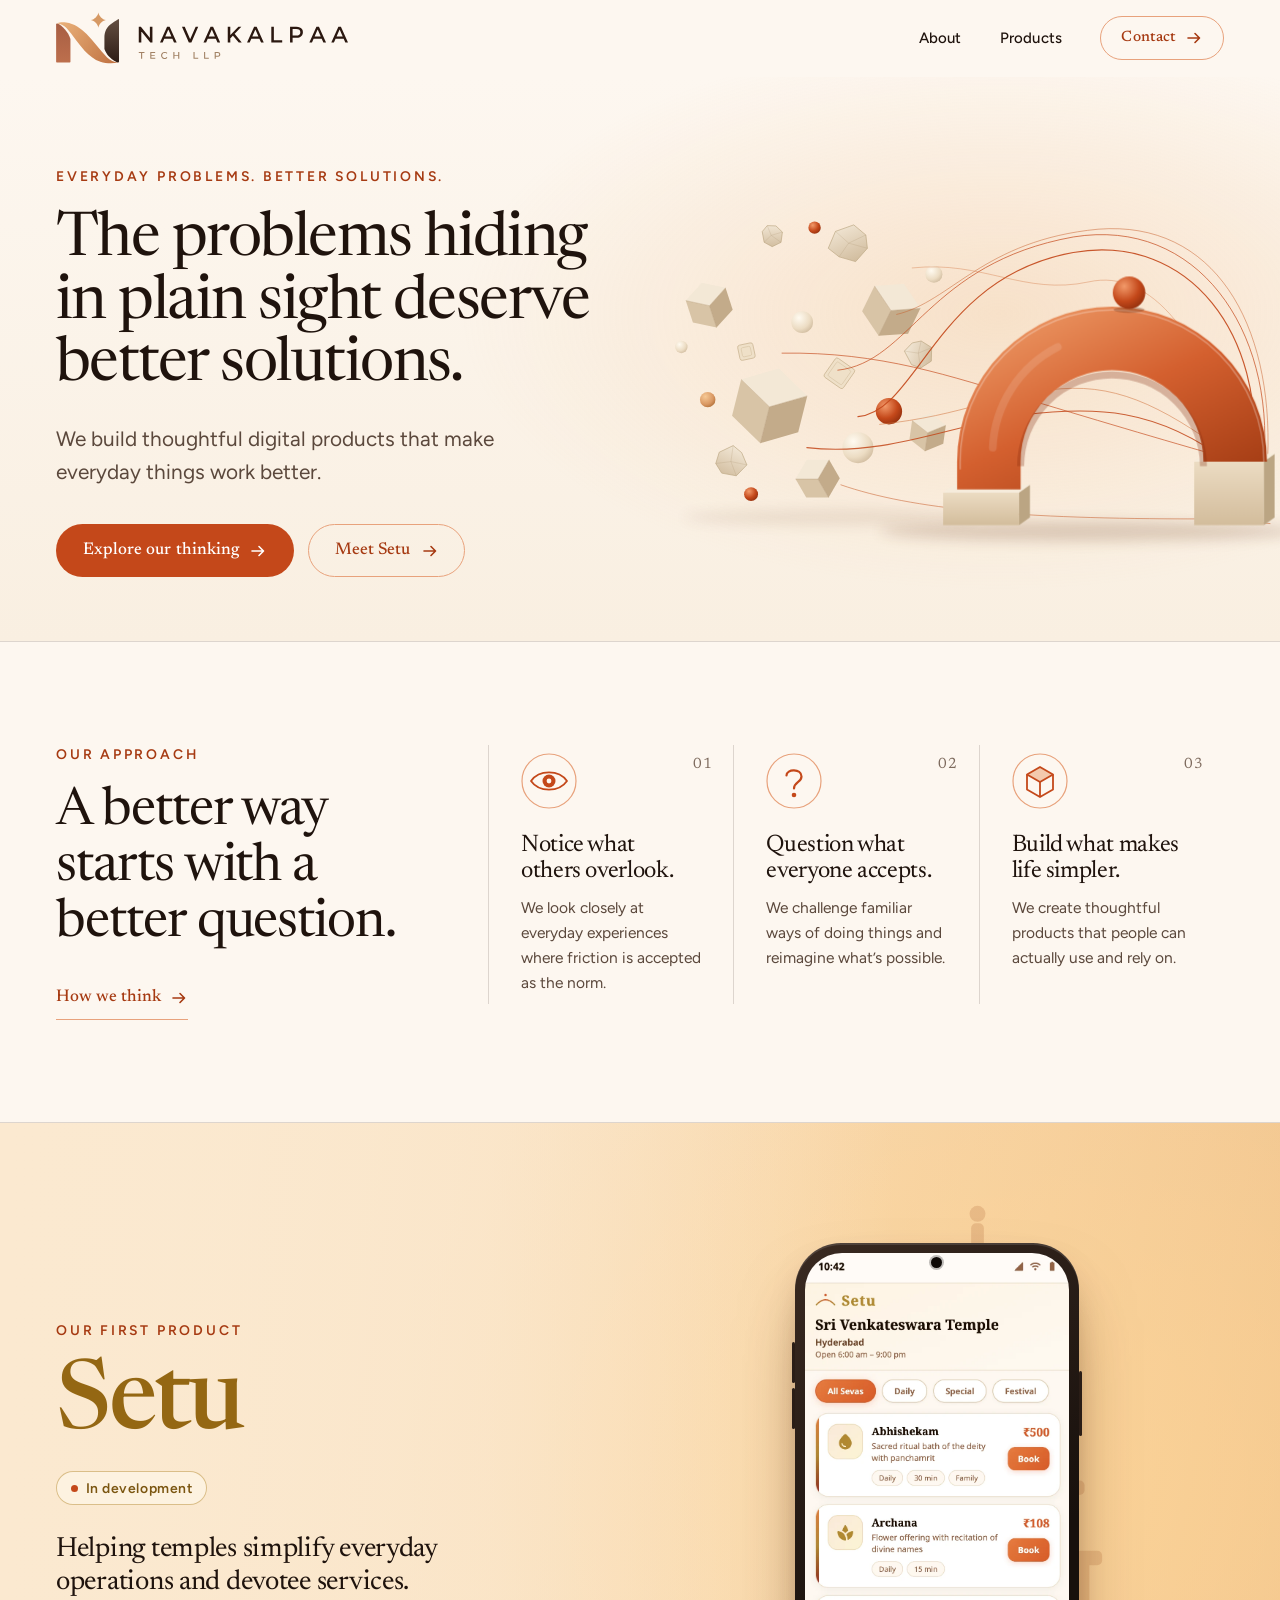
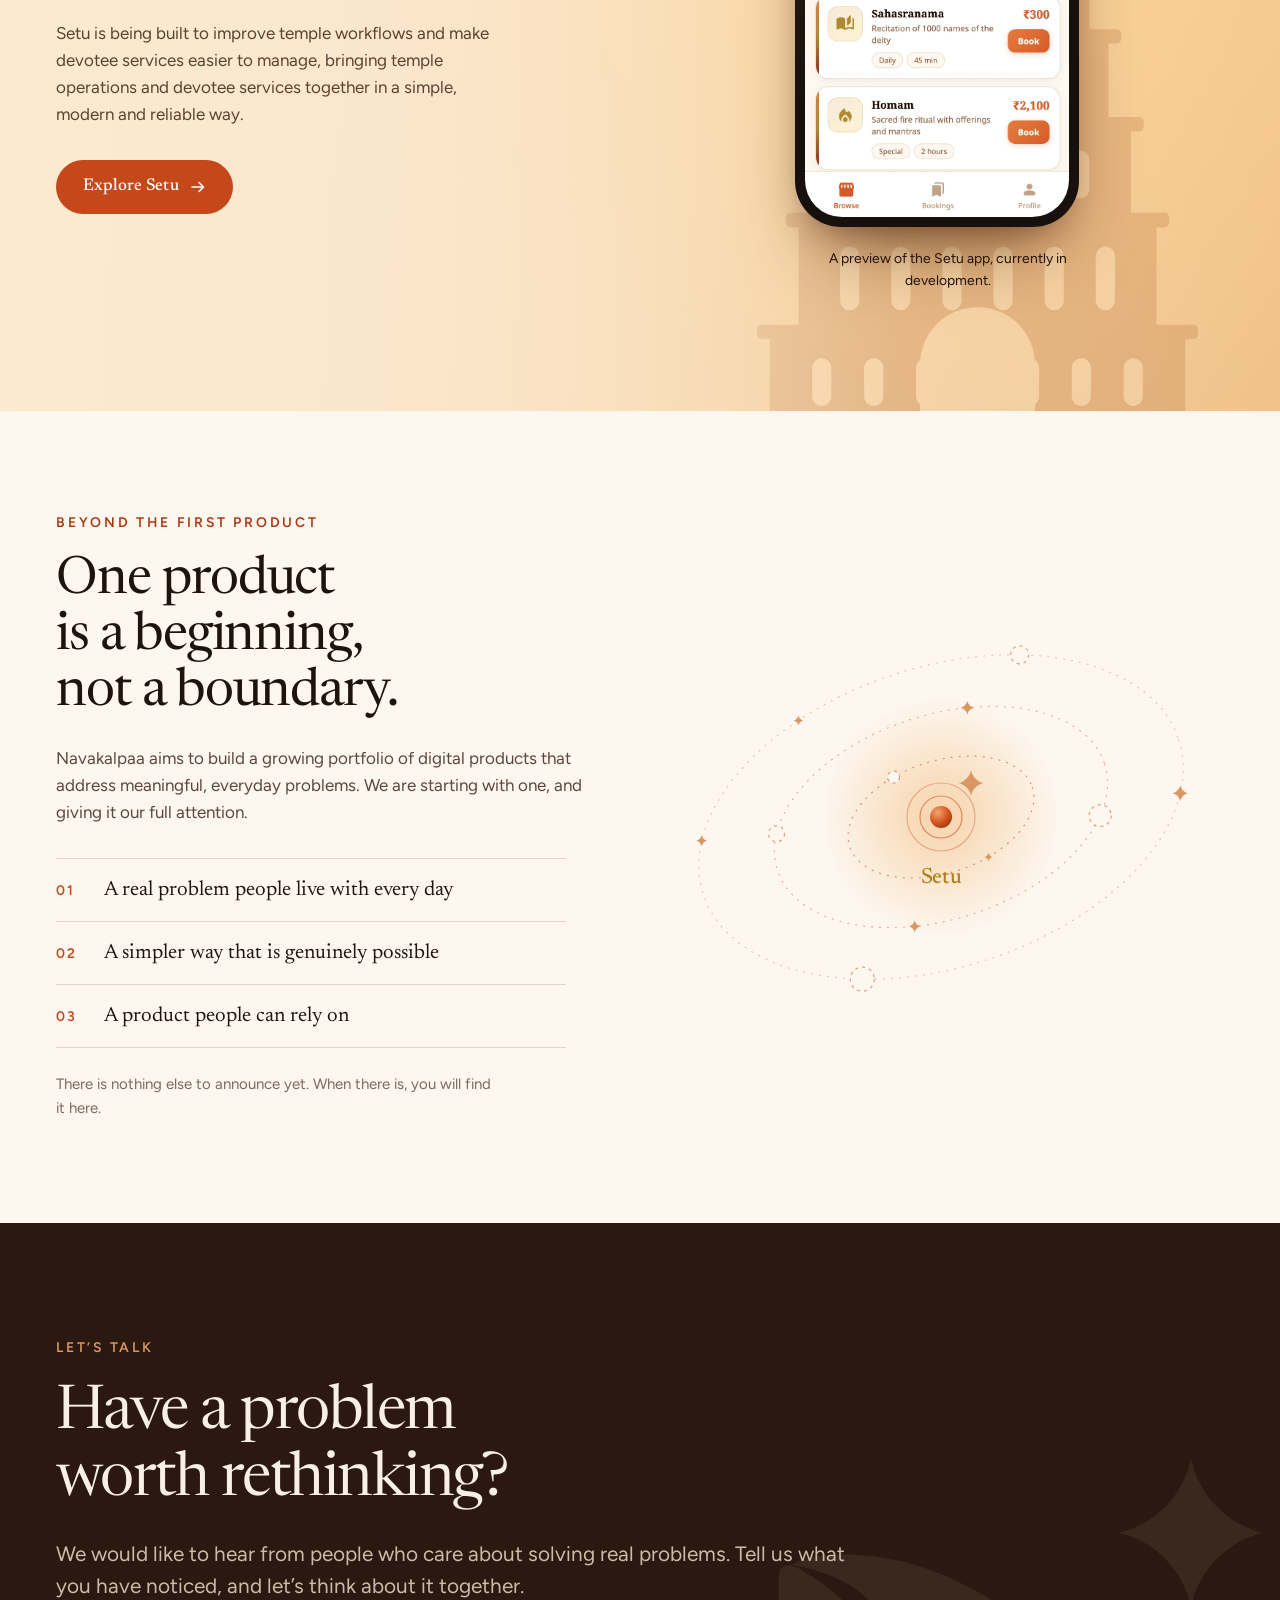
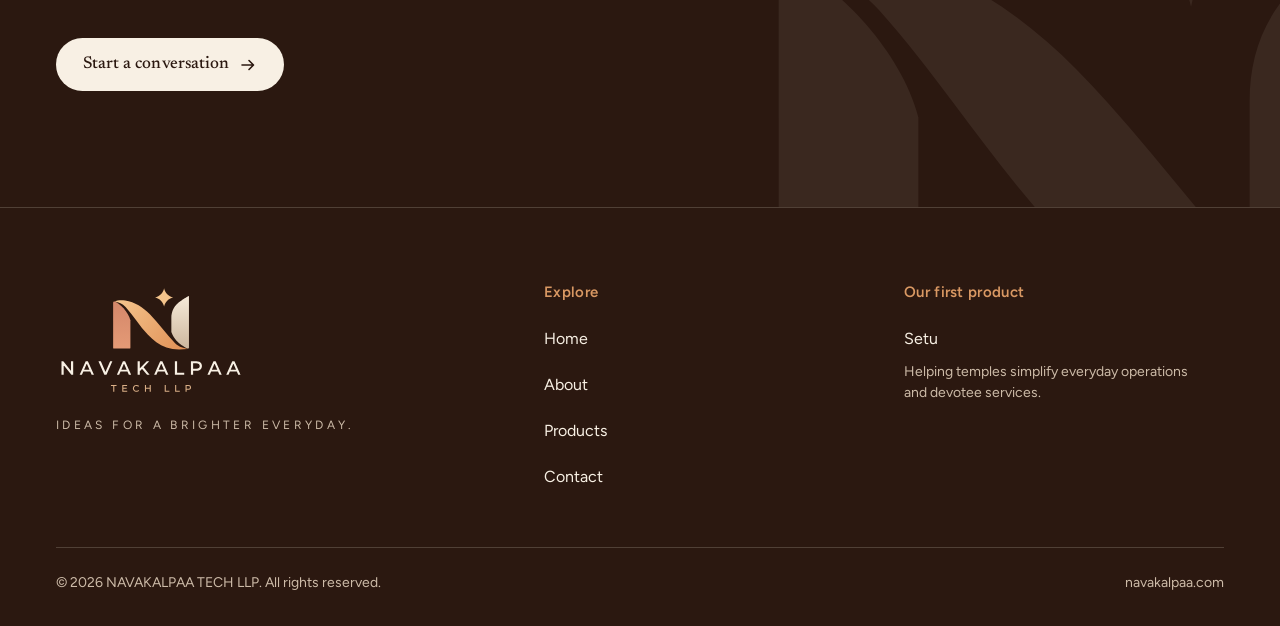
==== index.html @ 55c3b98b "chore: final polish: sentence-case labels, 404 noindex, contrast and 200% text fixes Co-authored-by:" ====
<!doctype html>
<html lang="en">
<head>
<meta charset="utf-8">
<meta name="viewport" content="width=device-width, initial-scale=1">
<title>NAVAKALPAA TECH LLP | Everyday problems. Better solutions.</title>
<meta name="description" content="NAVAKALPAA TECH LLP builds thoughtful digital products that make everyday things work better. Our first product, Setu, helps temples simplify operations and devotee services.">
<meta name="theme-color" content="#fdf7f0">
<link rel="canonical" href="https://navakalpaa.com/">
<meta property="og:type" content="website">
<meta property="og:site_name" content="NAVAKALPAA TECH LLP">
<meta property="og:title" content="NAVAKALPAA TECH LLP | Everyday problems. Better solutions.">
<meta property="og:description" content="NAVAKALPAA TECH LLP builds thoughtful digital products that make everyday things work better. Our first product, Setu, helps temples simplify operations and devotee services.">
<meta property="og:url" content="https://navakalpaa.com/">
<meta property="og:image" content="https://navakalpaa.com/assets/img/og-image.png">
<meta property="og:image:width" content="1200">
<meta property="og:image:height" content="630">
<meta property="og:image:alt" content="NAVAKALPAA TECH LLP: ideas for a brighter everyday">
<meta name="twitter:card" content="summary_large_image">
<meta name="twitter:title" content="NAVAKALPAA TECH LLP | Everyday problems. Better solutions.">
<meta name="twitter:description" content="NAVAKALPAA TECH LLP builds thoughtful digital products that make everyday things work better. Our first product, Setu, helps temples simplify operations and devotee services.">
<meta name="twitter:image" content="https://navakalpaa.com/assets/img/og-image.png">
<link rel="icon" href="favicon.svg" type="image/svg+xml">
<link rel="icon" href="favicon.ico" sizes="48x48">
<link rel="apple-touch-icon" href="assets/icons/apple-touch-icon.png">
<link rel="manifest" href="site.webmanifest">
<link rel="preload" href="assets/fonts/newsreader-latin-opsz-normal.woff2" as="font" type="font/woff2" crossorigin>
<link rel="preload" href="assets/fonts/figtree-latin-wght-normal.woff2" as="font" type="font/woff2" crossorigin>
<link rel="stylesheet" href="css/styles.css">
<script src="js/site.config.js"></script>
<script src="js/main.js" defer></script>
</head>
<body>
<a class="skip-link" href="#main">Skip to content</a>
<header class="site-header">
<div class="container site-header__inner">
<a class="brand" href="index.html" aria-label="NAVAKALPAA TECH LLP, home">
<img class="brand__full" src="assets/logo/navakalpaa-logo-compact.svg" alt="" width="236" height="42">
<img class="brand__symbol" src="assets/logo/navakalpaa-symbol.svg" alt="" width="49" height="40">
</a>
<button class="nav-toggle" type="button" aria-expanded="false" aria-controls="site-menu" aria-label="Open menu"><span class="nav-toggle__bars" aria-hidden="true"><span></span><span></span><span></span></span></button>
<div class="nav-wrap" id="site-menu">
<nav class="site-nav" aria-label="Main">
<ul>
<li><a href="about.html">About</a></li><li><a href="products.html">Products</a></li>
<li><a class="btn btn--ghost" href="contact.html">Contact <svg class="arrow" width="18" height="18" viewBox="0 0 18 18" fill="none" aria-hidden="true" focusable="false"><path d="M3 9h11M10 4.5L14.5 9L10 13.5" stroke="currentColor" stroke-width="1.6" stroke-linecap="round" stroke-linejoin="round"/></svg></a></li>
</ul>
</nav>
</div>
</div>
</header>
<main id="main">

<section class="hero" aria-labelledby="hero-title">
<div class="container">
<div class="hero__grid">
<div class="hero__copy">
<p class="eyebrow">Everyday problems. Better solutions.</p>
<h1 class="display hero__title" id="hero-title">The problems hiding in plain sight deserve better solutions.</h1>
<p class="hero__lead">We build thoughtful digital products that make everyday things work better.</p>
<div class="btn-row">
<a class="btn btn--primary" href="#approach">Explore our thinking <svg class="arrow" width="18" height="18" viewBox="0 0 18 18" fill="none" aria-hidden="true" focusable="false"><path d="M3 9h11M10 4.5L14.5 9L10 13.5" stroke="currentColor" stroke-width="1.6" stroke-linecap="round" stroke-linejoin="round"/></svg></a>
<a class="btn btn--ghost" href="#setu">Meet Setu <svg class="arrow" width="18" height="18" viewBox="0 0 18 18" fill="none" aria-hidden="true" focusable="false"><path d="M3 9h11M10 4.5L14.5 9L10 13.5" stroke="currentColor" stroke-width="1.6" stroke-linecap="round" stroke-linejoin="round"/></svg></a>
</div>
</div>
<div class="hero__art">
<svg class="art" viewBox="0 0 800 540" role="img" aria-labelledby="art-title art-desc" focusable="false">
<title id="art-title">Scattered shapes drawn together into a clear arch</title>
<desc id="art-desc">A loose collection of cubes, tiles and spheres on the left. Thin terracotta lines gather them and carry them over a solid arch, a simple form that holds everything together.</desc>
<defs>
<radialGradient id="gTerra" cx=".35" cy=".3" r=".85"><stop offset="0" stop-color="#f29a6a"/><stop offset=".55" stop-color="#c4481a"/><stop offset="1" stop-color="#85290a"/></radialGradient>
<radialGradient id="gCream" cx=".35" cy=".3" r=".85"><stop offset="0" stop-color="#fffaf0"/><stop offset=".6" stop-color="#ecdcc3"/><stop offset="1" stop-color="#c8b294"/></radialGradient>
<radialGradient id="gAmber" cx=".35" cy=".3" r=".85"><stop offset="0" stop-color="#f6c995"/><stop offset=".6" stop-color="#d99863"/><stop offset="1" stop-color="#a6652d"/></radialGradient>
<linearGradient id="gSand" x1="0" y1="0" x2="1" y2="1"><stop offset="0" stop-color="#f6ecdc"/><stop offset="1" stop-color="#cdb797"/></linearGradient>
<linearGradient id="gArch" x1=".1" y1="0" x2=".9" y2="1"><stop offset="0" stop-color="#f0a06c"/><stop offset=".5" stop-color="#d4602f"/><stop offset="1" stop-color="#a23b13"/></linearGradient>
<linearGradient id="gBlockF" x1="0" y1="0" x2="0" y2="1"><stop offset="0" stop-color="#ecdcc3"/><stop offset="1" stop-color="#d3bd9c"/></linearGradient>
<filter id="blur8" x="-20%" y="-100%" width="140%" height="300%"><feGaussianBlur stdDeviation="8"/></filter>
</defs>
<ellipse cx="560" cy="500" rx="270" ry="13" fill="#6b3a1c" opacity=".2" filter="url(#blur8)"/>
<ellipse cx="226" cy="482" rx="190" ry="10" fill="#6b3a1c" opacity=".1" filter="url(#blur8)"/>
<g><g class="piece"><g transform="translate(148 338) rotate(14)"><polygon points="-44.0,-24.2 0.0,1.3 0.0,49.7 -44.0,24.2" fill="#d8c4a6"/><polygon points="0.0,1.3 44.0,-24.2 44.0,24.2 0.0,49.7" fill="#c3ab8a"/><polygon points="0.0,-49.7 44.0,-24.2 0.0,1.3 -44.0,-24.2" fill="#f3e8d6"/><path d="M-44.0 -24.2L0 1.3L44.0 -24.2M0 1.3V49.7" stroke="#b79f7e" stroke-width=".8" fill="none" opacity=".6"/></g></g><g class="piece"><g transform="translate(70 208) rotate(-18)"><polygon points="-27.0,-14.9 0.0,0.8 0.0,30.5 -27.0,14.9" fill="#d8c4a6"/><polygon points="0.0,0.8 27.0,-14.9 27.0,14.9 0.0,30.5" fill="#c3ab8a"/><polygon points="0.0,-30.5 27.0,-14.9 0.0,0.8 -27.0,-14.9" fill="#f3e8d6"/><path d="M-27.0 -14.9L0 0.8L27.0 -14.9M0 0.8V30.5" stroke="#b79f7e" stroke-width=".8" fill="none" opacity=".6"/></g></g><g class="piece"><g transform="translate(305 214) rotate(26)"><polygon points="-33.0,-18.2 0.0,1.0 0.0,37.3 -33.0,18.2" fill="#d8c4a6"/><polygon points="0.0,1.0 33.0,-18.2 33.0,18.2 0.0,37.3" fill="#c3ab8a"/><polygon points="0.0,-37.3 33.0,-18.2 0.0,1.0 -33.0,-18.2" fill="#f3e8d6"/><path d="M-33.0 -18.2L0 1.0L33.0 -18.2M0 1.0V37.3" stroke="#b79f7e" stroke-width=".8" fill="none" opacity=".6"/></g></g><g class="piece"><g transform="translate(210 432) rotate(-30)"><polygon points="-25.0,-13.8 0.0,0.7 0.0,28.2 -25.0,13.8" fill="#d8c4a6"/><polygon points="0.0,0.7 25.0,-13.8 25.0,13.8 0.0,28.2" fill="#c3ab8a"/><polygon points="0.0,-28.2 25.0,-13.8 0.0,0.7 -25.0,-13.8" fill="#f3e8d6"/><path d="M-25.0 -13.8L0 0.7L25.0 -13.8M0 0.7V28.2" stroke="#b79f7e" stroke-width=".8" fill="none" opacity=".6"/></g></g><g class="piece"><g transform="translate(352 372) rotate(8)"><polygon points="-22.0,-12.1 0.0,0.7 0.0,24.9 -22.0,12.1" fill="#d8c4a6"/><polygon points="0.0,0.7 22.0,-12.1 22.0,12.1 0.0,24.9" fill="#c3ab8a"/><polygon points="0.0,-24.9 22.0,-12.1 0.0,0.7 -22.0,-12.1" fill="#f3e8d6"/><path d="M-22.0 -12.1L0 0.7L22.0 -12.1M0 0.7V24.9" stroke="#b79f7e" stroke-width=".8" fill="none" opacity=".6"/></g></g><g class="piece"><g transform="translate(250 128) rotate(20)"><path d="M25.0 -2.0 L16.6 19.3 L-5.6 20.8 L-22.5 15.2 L-21.2 -8.4 L-1.9 -24.4 L17.2 -17.5Z" fill="url(#gSand)" stroke="#bda884" stroke-width=".8" stroke-linejoin="round"/><path d="M0 0L25.0 -2.0" stroke="#a88f6c" stroke-width=".7" opacity=".35"/><path d="M0 0L-5.6 20.8" stroke="#a88f6c" stroke-width=".7" opacity=".35"/><path d="M0 0L-21.2 -8.4" stroke="#a88f6c" stroke-width=".7" opacity=".35"/><path d="M0 0L17.2 -17.5" stroke="#a88f6c" stroke-width=".7" opacity=".35"/></g></g><g class="piece"><g transform="translate(98 410) rotate(70)"><path d="M19.6 -0.3 L9.9 16.3 L-4.4 19.2 L-16.5 10.0 L-18.4 -9.8 L-6.1 -17.0 L11.0 -17.9Z" fill="url(#gSand)" stroke="#bda884" stroke-width=".8" stroke-linejoin="round"/><path d="M0 0L19.6 -0.3" stroke="#a88f6c" stroke-width=".7" opacity=".35"/><path d="M0 0L-4.4 19.2" stroke="#a88f6c" stroke-width=".7" opacity=".35"/><path d="M0 0L-18.4 -9.8" stroke="#a88f6c" stroke-width=".7" opacity=".35"/><path d="M0 0L11.0 -17.9" stroke="#a88f6c" stroke-width=".7" opacity=".35"/></g></g><g class="piece"><g transform="translate(340 270) rotate(-25)"><path d="M18.6 0.7 L10.8 16.4 L-5.7 18.7 L-14.3 9.6 L-15.2 -10.0 L-1.6 -15.3 L9.9 -12.7Z" fill="url(#gSand)" stroke="#bda884" stroke-width=".8" stroke-linejoin="round"/><path d="M0 0L18.6 0.7" stroke="#a88f6c" stroke-width=".7" opacity=".35"/><path d="M0 0L-5.7 18.7" stroke="#a88f6c" stroke-width=".7" opacity=".35"/><path d="M0 0L-15.2 -10.0" stroke="#a88f6c" stroke-width=".7" opacity=".35"/><path d="M0 0L9.9 -12.7" stroke="#a88f6c" stroke-width=".7" opacity=".35"/></g></g><g class="piece"><g transform="translate(150 118) rotate(40)"><path d="M15.5 -1.3 L10.3 10.3 L-1.3 12.6 L-12.0 3.7 L-12.0 -6.4 L-3.2 -13.3 L8.3 -12.6Z" fill="url(#gSand)" stroke="#bda884" stroke-width=".8" stroke-linejoin="round"/><path d="M0 0L15.5 -1.3" stroke="#a88f6c" stroke-width=".7" opacity=".35"/><path d="M0 0L-1.3 12.6" stroke="#a88f6c" stroke-width=".7" opacity=".35"/><path d="M0 0L-12.0 -6.4" stroke="#a88f6c" stroke-width=".7" opacity=".35"/><path d="M0 0L8.3 -12.6" stroke="#a88f6c" stroke-width=".7" opacity=".35"/></g></g><g class="piece"><g transform="translate(238 296) rotate(35)"><rect x="-15.0" y="-15.0" width="30" height="30" rx="3" fill="#efe0c8" stroke="#c9b390" stroke-width=".9"/><rect x="-11.0" y="-11.0" width="22" height="22" rx="2" fill="none" stroke="#d8c5a6" stroke-width=".8"/></g></g><g class="piece"><g transform="translate(118 268) rotate(-12)"><rect x="-10.0" y="-10.0" width="20" height="20" rx="3" fill="#efe0c8" stroke="#c9b390" stroke-width=".9"/><rect x="-6.0" y="-6.0" width="12" height="12" rx="2" fill="none" stroke="#d8c5a6" stroke-width=".8"/></g></g><g class="piece"><circle cx="302" cy="345" r="17" fill="url(#gTerra)"/></g><g class="piece"><circle cx="190" cy="230" r="14" fill="url(#gCream)"/></g><g class="piece"><circle cx="68" cy="330" r="10" fill="url(#gAmber)"/></g><g class="piece"><circle cx="124" cy="452" r="9" fill="url(#gTerra)"/></g><g class="piece"><circle cx="262" cy="392" r="20" fill="url(#gCream)"/></g><g class="piece"><circle cx="206" cy="108" r="8" fill="url(#gTerra)"/></g><g class="piece"><circle cx="360" cy="168" r="11" fill="url(#gCream)"/></g><g class="piece"><circle cx="34" cy="262" r="8" fill="url(#gCream)"/></g></g>
<g class="strands"><path class="strand" pathLength="1" d="M262 352C340 345 362 172 540 140C692 114 788 250 772 408" fill="none" stroke="#c4481a" stroke-width="1.5" stroke-linecap="round" opacity="0.9"/><path class="strand" pathLength="1" d="M236 292C330 282 352 154 540 120C700 94 800 240 786 410" fill="none" stroke="#c4481a" stroke-width="1.2" stroke-linecap="round" opacity="0.75"/><path class="strand" pathLength="1" d="M312 220C382 204 424 124 572 110C722 98 798 232 791 404" fill="none" stroke="#c9632f" stroke-width="1.1" stroke-linecap="round" opacity="0.6"/><path class="strand" pathLength="1" d="M196 392C300 404 384 362 474 350C566 338 648 340 742 412" fill="none" stroke="#c4481a" stroke-width="1.4" stroke-linecap="round" opacity="0.85"/><path class="strand" pathLength="1" d="M290 362C402 350 442 322 524 316C604 310 664 344 756 412" fill="none" stroke="#d27843" stroke-width="1.1" stroke-linecap="round" opacity="0.65"/><path class="strand" pathLength="1" d="M164 270C292 268 382 300 482 330C582 360 662 384 768 414" fill="none" stroke="#c4481a" stroke-width="1.2" stroke-linecap="round" opacity="0.7"/><path class="strand" pathLength="1" d="M240 440C332 472 472 484 700 484C742 486 772 488 794 490" fill="none" stroke="#c9632f" stroke-width="1.2" stroke-linecap="round" opacity="0.6"/><path class="strand" pathLength="1" d="M332 160C424 150 476 196 560 178C640 160 712 250 748 402" fill="none" stroke="#d27843" stroke-width="1" stroke-linecap="round" opacity="0.5"/></g>
<g class="arch">
<g>
<polygon points="372,450 470,450 470,492 372,492" fill="url(#gBlockF)"/>
<polygon points="372,450 470,450 484,440 386,440" fill="#f6ecdc"/>
<polygon points="470,450 484,440 484,482 470,492" fill="#bba583"/>
</g>
<g>
<polygon points="696,410 786,410 786,492 696,492" fill="url(#gBlockF)"/>
<polygon points="696,410 786,410 800,400 710,400" fill="#f6ecdc"/>
<polygon points="786,410 800,400 800,482 786,492" fill="#bba583"/>
</g>
<path d="M390 446V410A200 200 0 0 1 790 410H708A118 118 0 0 0 472 410V446Z" fill="url(#gArch)"/>
<path d="M472 410A118 118 0 0 1 708 410" fill="none" stroke="#7d2608" stroke-width="9" opacity=".28" transform="translate(0 6)"/>
<path d="M394 420V410A196 196 0 0 1 786 410" fill="none" stroke="#fff" stroke-opacity=".28" stroke-width="2"/>
<path d="M436 392A154 154 0 0 1 520 262" fill="none" stroke="#fff" stroke-opacity=".12" stroke-width="10" stroke-linecap="round"/>
<g class="keystone"><ellipse cx="612" cy="214" rx="20" ry="4" fill="#5a2208" opacity=".28"/><circle cx="612" cy="192" r="21" fill="url(#gTerra)"/></g>
</g>
</svg>
</div>
</div>
</div>
<p class="hero__side" aria-hidden="true">Observe<br>Question<br>Build<br>A brighter<br>everyday</p>
</section>

<section class="approach" id="approach" aria-labelledby="approach-title">
<div class="container">
<div class="approach__grid">
<div class="approach__head reveal">
<p class="eyebrow">Our approach</p>
<h2 class="h2" id="approach-title">A better way starts with a better question.</h2>
<a class="link-arrow" href="about.html">How we think <svg class="arrow" width="18" height="18" viewBox="0 0 18 18" fill="none" aria-hidden="true" focusable="false"><path d="M3 9h11M10 4.5L14.5 9L10 13.5" stroke="currentColor" stroke-width="1.6" stroke-linecap="round" stroke-linejoin="round"/></svg></a>
</div>
<ol class="principles">
<li class="principle reveal" data-delay="1">
<svg class="principle__icon" viewBox="0 0 56 56" fill="none" aria-hidden="true" focusable="false">
<circle class="ring" cx="28" cy="28" r="27" stroke="#e8a27c" stroke-width="1.2"/>
<path d="M10 28C18 16.5 38 16.5 46 28C38 39.5 18 39.5 10 28Z" stroke="#c4481a" stroke-width="1.8" stroke-linejoin="round"/>
<circle class="iris" cx="28" cy="28" r="6.5" fill="#c4481a"/>
<circle cx="28" cy="28" r="2.4" fill="#fdf7f0"/>
</svg>
<span class="principle__no" aria-hidden="true">01</span>
<h3>Notice what others overlook.</h3>
<p>We look closely at everyday experiences where friction is accepted as the norm.</p>
</li>
<li class="principle reveal" data-delay="2">
<svg class="principle__icon" viewBox="0 0 56 56" fill="none" aria-hidden="true" focusable="false">
<circle class="ring" cx="28" cy="28" r="27" stroke="#e8a27c" stroke-width="1.2"/>
<path d="M20.5 22.5C20.5 15.5 35.5 15.5 35.5 23.5C35.5 29.5 28 29 28 35.5" stroke="#c4481a" stroke-width="2.2" stroke-linecap="round"/>
<circle class="qdot" cx="28" cy="42" r="2.3" fill="#c4481a"/>
</svg>
<span class="principle__no" aria-hidden="true">02</span>
<h3>Question what everyone accepts.</h3>
<p>We challenge familiar ways of doing things and reimagine what&rsquo;s possible.</p>
</li>
<li class="principle reveal" data-delay="3">
<svg class="principle__icon" viewBox="0 0 56 56" fill="none" aria-hidden="true" focusable="false">
<circle class="ring" cx="28" cy="28" r="27" stroke="#e8a27c" stroke-width="1.2"/>
<path d="M15 21.5V36.5L28 44L41 36.5V21.5" stroke="#c4481a" stroke-width="1.8" stroke-linejoin="round"/>
<path d="M28 29V44" stroke="#c4481a" stroke-width="1.8"/>
<path class="cube-top" d="M28 14L41 21.5L28 29L15 21.5Z" stroke="#c4481a" stroke-width="1.8" stroke-linejoin="round" fill="#f3c9ad"/>
</svg>
<span class="principle__no" aria-hidden="true">03</span>
<h3>Build what makes life simpler.</h3>
<p>We create thoughtful products that people can actually use and rely on.</p>
</li>
</ol>
</div>
</div>
</section>

<section class="setu-band" id="setu" aria-labelledby="setu-title">
<div class="setu-band__temple" aria-hidden="true"><svg viewBox="0 0 400 600" aria-hidden="true" focusable="false">
<g fill="currentColor"><rect x="70" y="540" width="260" height="60"/><rect x="62" y="535" width="276" height="9" rx="3"/><rect x="88" y="470" width="224" height="70"/><rect x="80" y="465" width="240" height="9" rx="3"/><rect x="104" y="410" width="192" height="60"/><rect x="96" y="405" width="208" height="9" rx="3"/><rect x="118" y="355" width="164" height="55"/><rect x="110" y="350" width="180" height="9" rx="3"/><rect x="130" y="306" width="140" height="49"/><rect x="122" y="301" width="156" height="9" rx="3"/><rect x="141" y="262" width="118" height="44"/><rect x="133" y="257" width="134" height="9" rx="3"/><rect x="152" y="224" width="96" height="38"/><rect x="144" y="219" width="112" height="9" rx="3"/><rect x="162" y="192" width="76" height="32"/><rect x="154" y="187" width="92" height="9" rx="3"/><path d="M200 192C168 192 160 176 160 168H240C240 176 232 192 200 192Z"/><rect x="192" y="140" width="16" height="28" rx="6"/><path d="M200 108C207 120 210 130 200 142C190 130 193 120 200 108Z"/><rect x="196" y="96" width="8" height="16" rx="3"/><circle cx="200" cy="90" r="5"/></g>
<g fill="#fbe9d0"><rect x="96.5" y="556" width="12" height="30" rx="6"/><rect x="129.0" y="556" width="12" height="30" rx="6"/><rect x="161.5" y="556" width="12" height="30" rx="6"/><rect x="194.0" y="556" width="12" height="30" rx="6"/><rect x="226.5" y="556" width="12" height="30" rx="6"/><rect x="259.0" y="556" width="12" height="30" rx="6"/><rect x="291.5" y="556" width="12" height="30" rx="6"/><rect x="114.0" y="486" width="12" height="40" rx="6"/><rect x="146.0" y="486" width="12" height="40" rx="6"/><rect x="178.0" y="486" width="12" height="40" rx="6"/><rect x="210.0" y="486" width="12" height="40" rx="6"/><rect x="242.0" y="486" width="12" height="40" rx="6"/><rect x="274.0" y="486" width="12" height="40" rx="6"/><rect x="130.0" y="426" width="12" height="30" rx="6"/><rect x="162.0" y="426" width="12" height="30" rx="6"/><rect x="194.0" y="426" width="12" height="30" rx="6"/><rect x="226.0" y="426" width="12" height="30" rx="6"/><rect x="258.0" y="426" width="12" height="30" rx="6"/><rect x="144.8" y="371" width="12" height="25" rx="6"/><rect x="177.6" y="371" width="12" height="25" rx="6"/><rect x="210.4" y="371" width="12" height="25" rx="6"/><rect x="243.2" y="371" width="12" height="25" rx="6"/><rect x="152.0" y="322" width="12" height="19" rx="6"/><rect x="180.0" y="322" width="12" height="19" rx="6"/><rect x="208.0" y="322" width="12" height="19" rx="6"/><rect x="236.0" y="322" width="12" height="19" rx="6"/><rect x="164.5" y="278" width="12" height="14" rx="6"/><rect x="194.0" y="278" width="12" height="14" rx="6"/><rect x="223.5" y="278" width="12" height="14" rx="6"/><rect x="170.0" y="240" width="12" height="8" rx="6"/><rect x="194.0" y="240" width="12" height="8" rx="6"/><rect x="218.0" y="240" width="12" height="8" rx="6"/><rect x="175.0" y="208" width="12" height="2" rx="6"/><rect x="194.0" y="208" width="12" height="2" rx="6"/><rect x="213.0" y="208" width="12" height="2" rx="6"/><path d="M164 600V560A36 36 0 0 1 236 560V600Z"/></g>
</svg></div>
<div class="setu-band__fade" aria-hidden="true"></div>
<div class="container">
<div class="setu-band__grid">
<div class="setu-band__copy reveal">
<p class="eyebrow">Our first product</p>
<h2 class="setu-name" id="setu-title">Setu</h2>
<p class="setu-tag">In development</p>
<h3 class="h3" id="setu-sub">Helping temples simplify everyday operations and devotee services.</h3>
<p class="prose">Setu is being built to improve temple workflows and make devotee services easier to manage, bringing temple operations and devotee services together in a simple, modern and reliable way.</p>
<a class="btn btn--primary" href="products.html#setu">Explore Setu <svg class="arrow" width="18" height="18" viewBox="0 0 18 18" fill="none" aria-hidden="true" focusable="false"><path d="M3 9h11M10 4.5L14.5 9L10 13.5" stroke="currentColor" stroke-width="1.6" stroke-linecap="round" stroke-linejoin="round"/></svg></a>
</div>
<figure class="setu-band__phone reveal" data-delay="1">
<div>
<div class="phone">
<span class="phone__cam" aria-hidden="true"></span>
<div class="phone__screen"><img src="assets/img/setu-app-screen.webp" width="721" height="1541" alt="Preview of the Setu app: a temple&rsquo;s sevas listed by category, each with a short description, duration, price and a Book button." loading="lazy" decoding="async"></div>
</div>
<figcaption class="phone-caption">A preview of the Setu app, currently in development.</figcaption>
</div>
</figure>
</div>
</div>
</section>

<section class="beyond" aria-labelledby="beyond-title">
<div class="container">
<div class="beyond__grid">
<div class="beyond__copy reveal">
<p class="eyebrow">Beyond the first product</p>
<h2 class="h2" id="beyond-title">One product is a beginning, not a boundary.</h2>
<div class="prose">
<p>Navakalpaa aims to build a growing portfolio of digital products that address meaningful, everyday problems. We are starting with one, and giving it our full attention.</p>
</div>
<ul class="beyond__list">
<li><span>01</span>A real problem people live with every day</li>
<li><span>02</span>A simpler way that is genuinely possible</li>
<li><span>03</span>A product people can rely on</li>
</ul>
<p class="beyond__note">There is nothing else to announce yet. When there is, you will find it here.</p>
</div>
<div class="reveal" data-delay="1">
<svg class="orbit" viewBox="0 0 560 460" role="img" aria-labelledby="orbit-title" focusable="false">
<title id="orbit-title">One glowing point at the centre with faint, empty orbits around it</title>
<defs><radialGradient id="gSetu" cx=".35" cy=".3" r=".85"><stop offset="0" stop-color="#f6a574"/><stop offset=".55" stop-color="#d4551f"/><stop offset="1" stop-color="#97300c"/></radialGradient>
<radialGradient id="gHalo"><stop offset="0" stop-color="#f4c48c" stop-opacity=".7"/><stop offset="1" stop-color="#f4c48c" stop-opacity="0"/></radialGradient></defs>
<circle cx="280" cy="230" r="120" fill="url(#gHalo)"/>
<g class="spin"><ellipse cx="280" cy="230" rx="96" ry="56" transform="rotate(-18 280 230)" fill="none" stroke="#c4481a" stroke-opacity="0.55" stroke-width="1.2" stroke-dasharray="1 7" stroke-linecap="round"/><ellipse cx="280" cy="230" rx="172" ry="102" transform="rotate(-18 280 230)" fill="none" stroke="#c4481a" stroke-opacity="0.4" stroke-width="1.2" stroke-dasharray="1 7" stroke-linecap="round"/><ellipse cx="280" cy="230" rx="250" ry="150" transform="rotate(-18 280 230)" fill="none" stroke="#c4481a" stroke-opacity="0.3" stroke-width="1.2" stroke-dasharray="1 7" stroke-linecap="round"/></g>
<g class="spin rev"><circle cx="439.2" cy="228.6" r="11" fill="#fdf7f0" stroke="#c4481a" stroke-opacity=".5" stroke-width="1.2" stroke-dasharray="3 4"/><circle cx="115.5" cy="246.8" r="8" fill="#fdf7f0" stroke="#c4481a" stroke-opacity=".5" stroke-width="1.2" stroke-dasharray="3 4"/><circle cx="201.3" cy="392.2" r="12" fill="#fdf7f0" stroke="#c4481a" stroke-opacity=".5" stroke-width="1.2" stroke-dasharray="3 4"/><circle cx="358.7" cy="67.8" r="9" fill="#fdf7f0" stroke="#c4481a" stroke-opacity=".5" stroke-width="1.2" stroke-dasharray="3 4"/><circle cx="232.5" cy="190.1" r="6" fill="#fdf7f0" stroke="#c4481a" stroke-opacity=".5" stroke-width="1.2" stroke-dasharray="3 4"/><g transform="translate(253.7 339.3)"><path class="twinkle" d="M0.00 -6.10C0.60 -3.10 3.00 -0.64 5.92 0.00C3.00 0.64 0.60 3.10 0.00 6.10C-0.60 3.10 -3.00 0.64 -5.92 0.00C-3.00 -0.64 -0.60 -3.10 0.00 -6.10Z" fill="#d99863"/></g><g transform="translate(519.3 206.2)"><path class="twinkle" d="M0.00 -7.93C0.78 -4.03 3.90 -0.83 7.70 0.00C3.90 0.83 0.78 4.03 0.00 7.93C-0.78 4.03 -3.90 0.83 -7.70 0.00C-3.90 -0.83 -0.78 -4.03 0.00 -7.93Z" fill="#d99863"/></g><g transform="translate(40.7 253.8)"><path class="twinkle" d="M0.00 -5.49C0.54 -2.79 2.70 -0.58 5.33 0.00C2.70 0.58 0.54 2.79 0.00 5.49C-0.54 2.79 -2.70 0.58 -5.33 0.00C-2.70 -0.58 -0.54 -2.79 0.00 -5.49Z" fill="#d99863"/></g><g transform="translate(327.5 269.9)"><path class="twinkle" d="M0.00 -4.27C0.42 -2.17 2.10 -0.45 4.14 0.00C2.10 0.45 0.42 2.17 0.00 4.27C-0.42 2.17 -2.10 0.45 -4.14 0.00C-2.10 -0.45 -0.42 -2.17 0.00 -4.27Z" fill="#d99863"/></g><g transform="translate(306.3 120.7)"><path class="twinkle" d="M0.00 -6.71C0.66 -3.41 3.30 -0.70 6.51 0.00C3.30 0.70 0.66 3.41 0.00 6.71C-0.66 3.41 -3.30 0.70 -6.51 0.00C-3.30 -0.70 -0.66 -3.41 0.00 -6.71Z" fill="#d99863"/></g><g transform="translate(137.5 133.4)"><path class="twinkle" d="M0.00 -4.88C0.48 -2.48 2.40 -0.51 4.74 0.00C2.40 0.51 0.48 2.48 0.00 4.88C-0.48 2.48 -2.40 0.51 -4.74 0.00C-2.40 -0.51 -0.48 -2.48 0.00 -4.88Z" fill="#d99863"/></g></g>
<circle cx="280" cy="230" r="34" fill="none" stroke="#c4481a" stroke-opacity=".35" stroke-width="1.2"/>
<circle cx="280" cy="230" r="21" fill="none" stroke="#c4481a" stroke-opacity=".55" stroke-width="1.2"/>
<circle cx="280" cy="230" r="11" fill="url(#gSetu)"/>
<g transform="translate(310 196)"><path class="glint" d="M0.00 -12.81C1.26 -6.51 6.30 -1.34 12.43 0.00C6.30 1.34 1.26 6.51 0.00 12.81C-1.26 6.51 -6.30 1.34 -12.43 0.00C-6.30 -1.34 -1.26 -6.51 0.00 -12.81Z" fill="#d99863"/></g>
<text x="280" y="296" text-anchor="middle" font-family="Newsreader, Georgia, serif" font-size="22" font-weight="500" fill="#b07f1e" letter-spacing="-0.3">Setu</text>
</svg>
</div>
</div>
</div>
</section>

<section class="closing on-dark" aria-labelledby="closing-title">
<img class="closing__mark" src="assets/logo/navakalpaa-symbol-mono-light.svg" alt="" width="251" height="204">
<div class="container">
<p class="eyebrow">Let&rsquo;s talk</p>
<h2 id="closing-title">Have a problem worth rethinking?</h2>
<p class="lead">We would like to hear from people who care about solving real problems. Tell us what you have noticed, and let&rsquo;s think about it together.</p>
<div class="btn-row">
<a class="btn btn--light" href="contact.html">Start a conversation <svg class="arrow" width="18" height="18" viewBox="0 0 18 18" fill="none" aria-hidden="true" focusable="false"><path d="M3 9h11M10 4.5L14.5 9L10 13.5" stroke="currentColor" stroke-width="1.6" stroke-linecap="round" stroke-linejoin="round"/></svg></a>
</div>
<p class="closing__note" data-if-email hidden>Or write to us at <a href="#" data-mailto data-site="email"></a></p>
</div>
</section>

</main>
<footer class="site-footer">
<div class="container">
<div class="site-footer__grid">
<div class="footer-brand">
<a href="index.html" aria-label="NAVAKALPAA TECH LLP, home"><img src="assets/logo/navakalpaa-logo-stacked-inverted.svg" alt="" width="190" height="112"></a>
<p data-site="tagline">Ideas for a brighter everyday.</p>
</div>
<nav class="footer-nav" aria-label="Footer">
<h2>Explore</h2>
<ul>
<li><a href="index.html">Home</a></li>
<li><a href="about.html">About</a></li>
<li><a href="products.html">Products</a></li>
<li><a href="contact.html">Contact</a></li>
</ul>
</nav>
<div class="footer-nav">
<h2>Our first product</h2>
<ul>
<li><a href="products.html#setu">Setu</a></li>
</ul>
<small>Helping temples simplify everyday operations and devotee services.</small>
</div>
</div>
<div class="site-footer__base">
<span>&copy; <span data-year>2026</span> <span data-site="name">NAVAKALPAA TECH LLP</span>. All rights reserved.</span>
<span data-site="domain">navakalpaa.com</span>
</div>
</div>
</footer>
</body>
</html>
---- css/styles.css ----
/* NAVAKALPAA TECH LLP: site styles.
   Everything visual is driven by the custom properties in :root. */

@font-face {
  font-family: "Newsreader";
  src: url("../assets/fonts/newsreader-latin-opsz-normal.woff2") format("woff2");
  font-weight: 200 800;
  font-style: normal;
  font-display: swap;
}
@font-face {
  font-family: "Figtree";
  src: url("../assets/fonts/figtree-latin-wght-normal.woff2") format("woff2");
  font-weight: 300 900;
  font-style: normal;
  font-display: swap;
}

:root {
  /* colour */
  --ivory: #fdf7f0;
  --cream: #f9efe1;
  --sand: #f1e2cd;
  --surface: #fffbf5;
  --ink: #1f130d;
  --ink-soft: #5b483c;
  --ink-faint: #7d6a5d;
  --terracotta: #c4481a;
  --terracotta-deep: #a63a12;
  --terracotta-soft: #e8a27c;
  --amber: #d99863;
  --amber-deep: #bf7141;
  --gold: #b07f1e;
  --brown: #2b1810;
  --brown-2: #3b261b;
  --on-dark: #f8f0e4;
  --on-dark-soft: #cdbba8;
  --line: rgba(59, 38, 27, 0.16);
  --line-strong: rgba(59, 38, 27, 0.32);
  --line-dark: rgba(248, 240, 228, 0.18);

  /* type */
  --font-serif: "Newsreader", "Iowan Old Style", "Palatino Linotype", Georgia, serif;
  --font-sans: "Figtree", system-ui, -apple-system, "Segoe UI", Roboto, sans-serif;
  --step--1: clamp(0.8125rem, 0.79rem + 0.1vw, 0.875rem);
  --step-0: clamp(1rem, 0.97rem + 0.15vw, 1.0625rem);
  --step-1: clamp(1.125rem, 1.06rem + 0.3vw, 1.3125rem);
  --step-2: clamp(1.375rem, 1.25rem + 0.6vw, 1.75rem);
  --step-3: clamp(1.75rem, 1.5rem + 1.2vw, 2.5rem);
  --step-4: clamp(2.125rem, 1.7rem + 2vw, 3.5rem);
  --step-5: clamp(2.6rem, 1.8rem + 3.6vw, 5.25rem);
  --step-6: clamp(2.45rem, 1.35rem + 3.1vw, 4.15rem);

  /* space and layout */
  --gutter: clamp(1.25rem, 4.5vw, 3.5rem);
  --max: 1280px;
  --section: clamp(4rem, 8vw, 7.5rem);
  --radius: 14px;
  --radius-pill: 999px;
  --header-h: 76px;

  /* motion */
  --ease: cubic-bezier(0.22, 0.61, 0.36, 1);
  --shadow-soft: 0 24px 60px -28px rgba(91, 52, 28, 0.35);
}

*, *::before, *::after { box-sizing: border-box; }

html {
  -webkit-text-size-adjust: 100%;
  text-size-adjust: 100%;
  scroll-behavior: smooth;
  scroll-padding-top: calc(var(--header-h) + 16px);
}

body {
  margin: 0;
  min-height: 100vh;
  background: var(--ivory);
  color: var(--ink);
  font-family: var(--font-sans);
  font-size: var(--step-0);
  line-height: 1.6;
  font-optical-sizing: auto;
  -webkit-font-smoothing: antialiased;
  overflow-x: hidden;
}

img, svg { display: block; max-width: 100%; }
img { height: auto; }

h1, h2, h3, h4 { margin: 0; font-family: var(--font-serif); font-weight: 400; line-height: 1.08; letter-spacing: -0.015em; color: var(--ink); text-wrap: balance; overflow-wrap: break-word; }
p { margin: 0; text-wrap: pretty; }
ul, ol { margin: 0; padding: 0; list-style: none; }
a { color: inherit; text-decoration-color: var(--terracotta-soft); text-underline-offset: 0.2em; }
a:hover { text-decoration-color: var(--terracotta); }
button { font: inherit; color: inherit; }

:focus-visible {
  outline: 3px solid var(--terracotta);
  outline-offset: 3px;
  border-radius: 4px;
}
.on-dark :focus-visible, .site-footer :focus-visible { outline-color: var(--amber); }

::selection { background: var(--terracotta); color: #fff; }

.visually-hidden {
  position: absolute !important;
  width: 1px; height: 1px;
  margin: -1px; padding: 0; border: 0;
  overflow: hidden; clip: rect(0 0 0 0); white-space: nowrap;
}

.skip-link {
  position: absolute; left: var(--gutter); top: -100px; z-index: 100;
  background: var(--brown); color: var(--on-dark);
  padding: 0.75rem 1.25rem; border-radius: var(--radius-pill); text-decoration: none;
  transition: top 0.2s var(--ease);
}
.skip-link:focus { top: 12px; }

.container { width: 100%; max-width: var(--max); margin-inline: auto; padding-inline: var(--gutter); }

/* ---------- typography components ---------- */
.eyebrow {
  display: block;
  margin-bottom: 1.25rem;
  font-family: var(--font-sans);
  font-size: var(--step--1);
  font-weight: 600;
  letter-spacing: 0.2em;
  text-transform: uppercase;
  color: var(--terracotta-deep);
  line-height: 1.4;
}
.display { font-size: var(--step-6); font-weight: 400; line-height: 1.02; letter-spacing: -0.025em; }
.h2 { font-size: var(--step-4); font-weight: 400; letter-spacing: -0.02em; line-height: 1.06; }
.h3 { font-size: var(--step-2); font-weight: 420; letter-spacing: -0.01em; line-height: 1.2; }
.lead { font-size: var(--step-1); color: var(--ink-soft); line-height: 1.55; max-width: 38em; }
.prose { color: var(--ink-soft); max-width: 40em; }
.h2 + .prose, .h2 + p { margin-top: 1.25rem; }
.prose p + p { margin-top: 1em; }
.muted { color: var(--ink-soft); }

/* ---------- buttons ---------- */
.btn {
  display: inline-flex; align-items: center; justify-content: center; gap: 0.6em;
  min-height: 48px; padding: 0.75rem 1.6rem;
  border-radius: var(--radius-pill);
  font-family: var(--font-serif);
  font-size: 1.0625rem; font-weight: 500; letter-spacing: 0.005em;
  text-decoration: none; cursor: pointer;
  border: 1.5px solid transparent;
  transition: background-color 0.25s var(--ease), color 0.25s var(--ease), border-color 0.25s var(--ease), transform 0.25s var(--ease);
}
.btn .arrow { transition: transform 0.25s var(--ease); flex: none; }
.btn:hover .arrow { transform: translateX(4px); }
.btn--primary { background: var(--terracotta); color: #fff; }
.btn--primary:hover { background: var(--terracotta-deep); }
.btn--ghost { border-color: var(--terracotta-soft); color: var(--terracotta-deep); background: transparent; }
.btn--ghost:hover { border-color: var(--terracotta); background: rgba(196, 72, 26, 0.06); }
.btn--light { background: var(--on-dark); color: var(--brown); }
.btn--light:hover { background: #fff; }
.btn--outline-light { border-color: rgba(248, 240, 228, 0.5); color: var(--on-dark); }
.btn--outline-light:hover { border-color: var(--on-dark); background: rgba(248, 240, 228, 0.08); }
.btn--small { min-height: 44px; padding: 0.5rem 1.25rem; font-size: 1rem; }

.btn-row { display: flex; flex-wrap: wrap; gap: 0.875rem; }

/* ---------- header ---------- */
.site-header {
  position: sticky; top: 0; z-index: 50;
  background: var(--ivory);
  border-bottom: 1px solid transparent;
  transition: border-color 0.3s var(--ease), box-shadow 0.3s var(--ease);
}
.site-header.is-scrolled { border-bottom-color: var(--line); box-shadow: 0 10px 30px -24px rgba(59, 38, 27, 0.5); }
.site-header__inner {
  display: flex; align-items: center; justify-content: space-between; gap: 1rem;
  min-height: var(--header-h);
}
.brand { display: inline-flex; align-items: center; flex: none; border-radius: 6px; }
.brand img { height: 52px; width: auto; }
.brand .brand__symbol { display: none; height: 40px; }

.site-nav ul { display: flex; align-items: center; gap: clamp(1.25rem, 3vw, 2.75rem); }
.site-nav a:not(.btn) {
  position: relative; display: inline-flex; align-items: center; min-height: 44px;
  font-size: 0.9375rem; font-weight: 500; letter-spacing: 0.01em; text-decoration: none; color: var(--ink);
}
.site-nav a:not(.btn)::after {
  content: ""; position: absolute; left: 0; right: 0; bottom: 6px; height: 1.5px;
  background: var(--terracotta); transform: scaleX(0); transform-origin: left;
  transition: transform 0.3s var(--ease);
}
.site-nav a:not(.btn):hover::after, .site-nav a[aria-current="page"]::after { transform: scaleX(1); }
.site-nav .btn { min-height: 44px; padding: 0.4rem 1.25rem; font-size: 0.9375rem; }

.nav-toggle { display: none; }

.nav-wrap { display: flex; align-items: center; gap: clamp(1.5rem, 4vw, 3.5rem); }

/* mobile navigation: collapsed only when JavaScript is available */
@media (max-width: 860px) {
  .brand img { height: 44px; }
  .js .nav-toggle {
    display: inline-flex; align-items: center; justify-content: center;
    width: 48px; height: 48px; margin-right: -8px;
    background: none; border: 0; cursor: pointer; border-radius: 50%;
  }
  .nav-toggle__bars { position: relative; width: 22px; height: 14px; }
  .nav-toggle__bars span {
    position: absolute; left: 0; right: 0; height: 1.75px; background: var(--ink); border-radius: 2px;
    transition: transform 0.3s var(--ease), opacity 0.2s var(--ease), top 0.3s var(--ease);
  }
  .nav-toggle__bars span:nth-child(1) { top: 0; }
  .nav-toggle__bars span:nth-child(2) { top: 6px; }
  .nav-toggle__bars span:nth-child(3) { top: 12px; }
  .nav-toggle[aria-expanded="true"] .nav-toggle__bars span:nth-child(1) { top: 6px; transform: rotate(45deg); }
  .nav-toggle[aria-expanded="true"] .nav-toggle__bars span:nth-child(2) { opacity: 0; }
  .nav-toggle[aria-expanded="true"] .nav-toggle__bars span:nth-child(3) { top: 6px; transform: rotate(-45deg); }

  .site-header__inner { flex-wrap: wrap; min-height: 0; padding-block: 14px; row-gap: 0; }
  .nav-wrap { flex: 1 1 100%; order: 3; }
  .site-nav { flex: 1; }
  .site-nav ul { flex-direction: column; align-items: stretch; gap: 0; padding-bottom: 1.25rem; }
  .site-nav li { border-top: 1px solid var(--line); }
  .site-nav a:not(.btn) { width: 100%; min-height: 56px; font-family: var(--font-serif); font-size: 1.375rem; font-weight: 400; }
  .site-nav a:not(.btn)::after { display: none; }
  .site-nav li:last-child { border-top: 0; padding-top: 0.75rem; }
  .site-nav .btn { width: 100%; min-height: 52px; font-size: 1.0625rem; }

  .js .nav-wrap { display: none; }
  .js .nav-wrap.is-open { display: flex; }
  .js .site-header.menu-open { border-bottom-color: var(--line); max-height: 100dvh; overflow-y: auto; }
}
@media (max-width: 400px) {
  .brand .brand__full { display: none; }
  .brand .brand__symbol { display: block; }
}

/* ---------- reveal ---------- */
.js .reveal { opacity: 0; transform: translateY(18px); transition: opacity 0.9s var(--ease), transform 0.9s var(--ease); }
.js .reveal.in { opacity: 1; transform: none; }
.js .reveal[data-delay="1"] { transition-delay: 0.1s; }
.js .reveal[data-delay="2"] { transition-delay: 0.2s; }
.js .reveal[data-delay="3"] { transition-delay: 0.3s; }

/* ---------- hero ---------- */
.hero { position: relative; padding-block: clamp(2rem, 4vw, 3.5rem) clamp(2.5rem, 5vw, 4.5rem); overflow: hidden; background:
  radial-gradient(60% 70% at 78% 42%, rgba(240, 190, 140, 0.35), transparent 70%),
  linear-gradient(180deg, var(--ivory), var(--cream)); }
.hero__grid { display: grid; align-items: center; gap: clamp(1rem, 3vw, 3rem); grid-template-columns: minmax(0, 1fr); }
.hero__copy { position: relative; z-index: 2; padding-top: clamp(0.5rem, 3vw, 2.5rem); }
.hero__copy .eyebrow { margin-bottom: 1.5rem; }
.hero__title { max-width: 13em; }
.hero__lead { margin-top: 1.5rem; font-size: var(--step-1); color: var(--ink-soft); max-width: 24em; }
.hero .btn-row { margin-top: 2.25rem; }
.hero__art { position: relative; margin-inline: calc(var(--gutter) * -0.4); }
.hero__art svg { width: 100%; height: auto; overflow: visible; }
.hero__side {
  display: none;
  position: absolute; right: var(--gutter); top: 18%; z-index: 2;
  font-size: 0.75rem; font-weight: 500; letter-spacing: 0.2em; text-transform: uppercase; color: var(--ink-soft); line-height: 1.9;
}
.hero__side::after { content: ""; display: block; width: 14px; height: 1px; background: var(--ink-soft); margin-top: 0.4rem; }

@media (min-width: 900px) {
  .hero__grid { grid-template-columns: minmax(0, 1.1fr) minmax(0, 0.9fr); }
  .hero__art { margin-left: -12%; margin-right: calc(var(--gutter) * -0.9); }
}
@media (min-width: 1600px) { .hero__side { display: block; } }

/* hero artwork animation */
.art .piece { transform-box: fill-box; transform-origin: center; animation: drift 11s ease-in-out infinite alternate; }
.art .piece:nth-child(2n) { animation-duration: 13s; animation-delay: -4s; }
.art .piece:nth-child(3n) { animation-duration: 9s; animation-delay: -2s; }
.art .piece:nth-child(5n) { animation-duration: 15s; animation-delay: -7s; }
@keyframes drift {
  from { transform: translate3d(0, 0, 0) rotate(0deg); }
  to { transform: translate3d(0, -9px, 0) rotate(3deg); }
}
.art .strand { stroke-dasharray: 1; stroke-dashoffset: 0; }
.js .art .strand { animation: draw 2.6s var(--ease) both; }
.js .art .strand:nth-child(2) { animation-delay: 0.15s; }
.js .art .strand:nth-child(3) { animation-delay: 0.3s; }
.js .art .strand:nth-child(4) { animation-delay: 0.45s; }
.js .art .strand:nth-child(5) { animation-delay: 0.6s; }
.js .art .strand:nth-child(6) { animation-delay: 0.75s; }
.js .art .strand:nth-child(7) { animation-delay: 0.9s; }
.js .art .strand:nth-child(8) { animation-delay: 1.05s; }
@keyframes draw { from { stroke-dashoffset: 1; } to { stroke-dashoffset: 0; } }
.js .art .arch { animation: settle 1.6s var(--ease) 0.2s both; }
@keyframes settle { from { opacity: 0; transform: translateY(18px); } to { opacity: 1; transform: none; } }
.art .keystone { animation: bob 5.5s ease-in-out infinite alternate; transform-box: fill-box; transform-origin: center; }
@keyframes bob { from { transform: translateY(0); } to { transform: translateY(-5px); } }

/* ---------- approach ---------- */
.approach { padding-block: var(--section); border-block: 1px solid var(--line); background: var(--ivory); }
.approach__grid { display: grid; gap: clamp(2rem, 5vw, 4rem); }
.approach__head .eyebrow { margin-bottom: 1.25rem; }
.principles { display: grid; gap: 0; }
.principle { position: relative; padding-block: 1.75rem; border-top: 1px solid var(--line); }
.principle__icon { width: 56px; height: 56px; margin-bottom: 1.25rem; }
.principle__no { position: absolute; top: 1.75rem; right: 0; font-family: var(--font-serif); font-size: 0.9375rem; color: var(--ink-faint); letter-spacing: 0.08em; }
.principle h3 { font-size: clamp(1.25rem, 1.1rem + 0.5vw, 1.5rem); font-weight: 420; margin-bottom: 0.75rem; }
.principle p { color: var(--ink-soft); font-size: 0.9688rem; max-width: 22em; }
.principle__icon .ring { transition: stroke 0.3s var(--ease); }
.principle:hover .ring { stroke: var(--terracotta); }
.principle:hover .iris { transform: scale(1.18); }
.principle .iris { transform-box: fill-box; transform-origin: center; transition: transform 0.5s var(--ease); }
.principle:hover .qdot { transform: translateY(-3px); }
.principle .qdot { transition: transform 0.4s var(--ease); }
.principle:hover .cube-top { transform: translateY(-4px); }
.principle .cube-top { transition: transform 0.5s var(--ease); }

@media (min-width: 900px) {
  .approach__grid { grid-template-columns: minmax(0, 0.8fr) minmax(0, 1.6fr); align-items: start; }
  .principles { grid-template-columns: repeat(3, minmax(0, 1fr)); }
  .principle { border-top: 0; border-left: 1px solid var(--line); padding: 0.5rem 1.75rem 0.5rem 2rem; }
  .principle__no { top: 0.5rem; right: 1.25rem; }
  .principle__icon { margin-bottom: 1.5rem; }
}

/* ---------- Setu showcase ---------- */
.setu-band {
  position: relative; overflow: hidden; isolation: isolate;
  padding-block: var(--section);
  background:
    radial-gradient(70% 90% at 78% 40%, rgba(255, 214, 150, 0.7), transparent 70%),
    linear-gradient(100deg, #fbe9d0 0%, #f7d7ad 55%, #f0c28a 100%);
}
.setu-band__temple { position: absolute; inset: 0 0 0 auto; width: min(68%, 900px); z-index: -1; color: #a85b2a; opacity: 0.2; display: none; }
.setu-band__temple svg { position: absolute; right: -2%; bottom: -2%; height: 108%; width: auto; }
.setu-band__fade { position: absolute; inset: 0; z-index: -1; background: linear-gradient(90deg, #fbe9d0 0%, rgba(251, 233, 208, 0.7) 38%, rgba(251, 233, 208, 0) 70%); }
.setu-band__grid { display: grid; gap: clamp(2.5rem, 6vw, 4rem); align-items: center; }
.setu-band__copy .eyebrow { margin-bottom: 1.25rem; }
.setu-name { font-family: var(--font-serif); font-size: clamp(3.5rem, 2.5rem + 5vw, 6rem); font-weight: 500; line-height: 0.95; letter-spacing: -0.03em; color: #946713; }
.setu-tag { display: inline-flex; align-items: center; gap: 0.5rem; margin-top: 1.25rem; padding: 0.3rem 0.85rem; border: 1px solid rgba(176, 127, 30, 0.45); border-radius: var(--radius-pill); font-size: var(--step--1); font-weight: 600; letter-spacing: 0.04em; color: #7b5611; background: rgba(255, 248, 235, 0.6); }
.setu-tag::before { content: ""; width: 7px; height: 7px; border-radius: 50%; background: var(--terracotta); }
.setu-band__copy h3 { margin-top: 1.75rem; max-width: 15em; }
.setu-band__copy .prose { margin-top: 1.25rem; color: #5a4331; max-width: 26em; }
.setu-band__copy .btn { margin-top: 2rem; }
.setu-band__phone { display: flex; justify-content: center; }

@media (min-width: 900px) {
  .setu-band__temple { display: block; }
  .setu-band__grid { grid-template-columns: minmax(0, 1fr) minmax(0, 1fr); }
  .setu-band__phone { justify-content: center; }
}

/* ---------- phone mockup ---------- */
.phone {
  --phone-w: min(284px, 72vw);
  position: relative; width: var(--phone-w);
  padding: 10px; border-radius: 46px;
  background: linear-gradient(145deg, #3a2a21, #17100c 60%);
  box-shadow: 0 2px 0 rgba(255, 255, 255, 0.12) inset, 0 40px 80px -30px rgba(70, 30, 8, 0.65), 0 18px 36px -18px rgba(70, 30, 8, 0.5);
}
.phone::before, .phone::after { content: ""; position: absolute; width: 3px; background: #2a1d16; border-radius: 2px; }
.phone::before { right: -3px; top: 22%; height: 11%; }
.phone::after { left: -3px; top: 17%; height: 7%; box-shadow: 0 46px 0 #2a1d16; }
.phone__screen { position: relative; overflow: hidden; border-radius: 37px; background: #fdf3e6; aspect-ratio: 721 / 1541; }
.phone__screen img { width: 100%; height: 100%; object-fit: cover; }
.phone__cam { position: absolute; top: 14px; left: 50%; width: 11px; height: 11px; margin-left: -5.5px; border-radius: 50%; background: #0e0906; z-index: 2; box-shadow: 0 0 0 2px rgba(0, 0, 0, 0.25); }
.phone-caption { margin-top: 1.25rem; font-size: var(--step--1); color: var(--ink); text-align: center; max-width: 22em; margin-inline: auto; }

/* ---------- beyond (portfolio) ---------- */
.beyond { padding-block: var(--section); background: var(--ivory); position: relative; overflow: hidden; }
.beyond__grid { display: grid; gap: clamp(2rem, 6vw, 4rem); align-items: center; }
.beyond__copy .eyebrow { margin-bottom: 1.25rem; }
.beyond__copy .prose { margin-top: 1.5rem; }
.beyond__list { margin-top: 2rem; border-top: 1px solid var(--line); max-width: 30em; }
.beyond__list li { display: flex; gap: 1rem; align-items: baseline; padding-block: 0.9rem; border-bottom: 1px solid var(--line); font-family: var(--font-serif); font-size: var(--step-1); color: var(--ink); }
.beyond__list li span { flex: none; width: 2rem; font-family: var(--font-sans); font-size: var(--step--1); letter-spacing: 0.12em; color: var(--terracotta); font-weight: 600; }
.beyond__note { margin-top: 1.5rem; font-size: 0.9375rem; color: var(--ink-faint); max-width: 30em; }
.orbit { width: 100%; max-width: 560px; margin-inline: auto; overflow: visible; }
.orbit .spin { transform-box: view-box; transform-origin: 280px 230px; animation: spin 140s linear infinite; }
.orbit .spin.rev { animation-direction: reverse; animation-duration: 200s; }
@keyframes spin { to { transform: rotate(360deg); } }
.orbit .twinkle { transform-box: fill-box; transform-origin: center; animation: twinkle 4.5s ease-in-out infinite alternate; }
.orbit .twinkle:nth-of-type(2n) { animation-delay: -2s; animation-duration: 6s; }
@keyframes twinkle { from { opacity: 0.35; transform: scale(0.88); } to { opacity: 0.8; transform: scale(1.08); } }
.orbit .glint { transform-box: fill-box; transform-origin: center; animation: glint 3.4s ease-in-out infinite alternate; }
@keyframes glint { from { transform: scale(0.9) rotate(0deg); } to { transform: scale(1.12) rotate(8deg); } }
@media (min-width: 900px) { .beyond__grid { grid-template-columns: minmax(0, 1fr) minmax(0, 1.05fr); } }

/* ---------- closing ---------- */
.closing { position: relative; overflow: hidden; isolation: isolate; background: var(--brown); color: var(--on-dark); padding-block: clamp(4.5rem, 9vw, 8rem); }
.closing h2 { color: var(--on-dark); font-size: var(--step-6); font-weight: 380; max-width: 11em; letter-spacing: -0.025em; }
.closing .eyebrow { color: var(--amber); margin-bottom: 1.5rem; }
.closing p.lead { color: var(--on-dark-soft); margin-top: 1.5rem; }
.closing .btn-row { margin-top: 2.25rem; }
.closing__mark { position: absolute; right: -9%; bottom: -26%; width: min(56vw, 620px); opacity: 0.07; z-index: -1; pointer-events: none; }
.closing__note { margin-top: 1.25rem; font-size: 0.9375rem; color: var(--on-dark-soft); }

/* ---------- footer ---------- */
.site-footer { background: var(--brown); color: var(--on-dark); border-top: 1px solid var(--line-dark); padding-block: clamp(3rem, 6vw, 5rem) 2rem; }
.site-footer__grid { display: grid; gap: 2.5rem; }
.footer-brand img { height: 112px; width: auto; }
.footer-brand p { margin-top: 1.25rem; font-family: var(--font-sans); font-size: 0.75rem; letter-spacing: 0.28em; text-transform: uppercase; color: var(--on-dark-soft); }
.footer-nav h2 { font-family: var(--font-sans); font-size: 0.9375rem; font-weight: 600; letter-spacing: 0.02em; color: var(--amber); margin-bottom: 1rem; }
.footer-nav ul { display: grid; gap: 0.125rem; }
.footer-nav a { display: inline-flex; align-items: center; min-height: 44px; text-decoration: none; color: var(--on-dark); font-size: 1rem; }
.footer-nav a:hover { color: #fff; text-decoration: underline; text-decoration-color: var(--amber); }
.footer-nav small { display: block; color: var(--on-dark-soft); font-size: 0.875rem; line-height: 1.5; max-width: 22em; }
.site-footer__base { margin-top: 3rem; padding-top: 1.5rem; border-top: 1px solid var(--line-dark); display: flex; flex-wrap: wrap; justify-content: space-between; gap: 0.75rem 2rem; font-size: 0.875rem; color: var(--on-dark-soft); }
@media (min-width: 800px) { .site-footer__grid { grid-template-columns: 1.4fr 1fr 1fr; align-items: start; } }

/* ---------- inner pages ---------- */
.page-hero { position: relative; overflow: hidden; padding-block: clamp(3rem, 7vw, 6rem) clamp(3rem, 6vw, 5rem); background: linear-gradient(180deg, var(--ivory), var(--cream)); border-bottom: 1px solid var(--line); }
.page-hero .eyebrow { margin-bottom: 1.5rem; }
.page-hero h1 { font-size: var(--step-6); font-weight: 400; letter-spacing: -0.025em; max-width: 12em; }
.page-hero .lead { margin-top: 1.5rem; }
.page-hero__mark { position: absolute; right: -3%; top: 50%; width: min(46vw, 460px); transform: translateY(-50%); opacity: 0.1; pointer-events: none; display: none; }
@media (min-width: 900px) { .page-hero__mark { display: block; } }

.block { padding-block: var(--section); }
.block--cream { background: var(--cream); }
.block--rule { border-top: 1px solid var(--line); }
.split { display: grid; grid-template-columns: minmax(0, 1fr); gap: clamp(1.5rem, 5vw, 4rem); }
.split__label .eyebrow { margin-bottom: 1rem; }
@media (min-width: 900px) { .split { grid-template-columns: minmax(0, 0.8fr) minmax(0, 1.4fr); align-items: start; } .split--even { grid-template-columns: 1fr 1fr; align-items: center; } }

.pull { font-family: var(--font-serif); font-size: var(--step-4); font-weight: 400; line-height: 1.1; letter-spacing: -0.02em; max-width: 14em; }
.pull-wrap { position: relative; padding-left: clamp(1.25rem, 3vw, 2.25rem); border-left: 3px solid var(--terracotta); }

.principle-rows { border-top: 1px solid var(--line-strong); }
.principle-row { display: grid; gap: 0.75rem 2rem; padding-block: 2rem; border-bottom: 1px solid var(--line); }
.split + .split { margin-top: clamp(3rem, 7vw, 5.5rem); }
.principle-row .no { font-family: var(--font-serif); font-size: var(--step-2); color: var(--terracotta-deep); }
.principle-row h3 { font-size: var(--step-2); font-weight: 400; }
.principle-row p { color: var(--ink-soft); max-width: 36em; }
@media (min-width: 760px) { .principle-row { grid-template-columns: 4rem minmax(0, 1.05fr) minmax(0, 1fr); align-items: baseline; } }

.commitments { display: grid; gap: 1px; background: var(--line); border: 1px solid var(--line); border-radius: var(--radius); overflow: hidden; }
.commitment { background: var(--surface); padding: clamp(1.5rem, 3vw, 2rem); }
.commitment h3 { font-size: var(--step-1); font-weight: 480; margin-bottom: 0.6rem; }
.commitment p { color: var(--ink-soft); font-size: 0.9688rem; }
@media (min-width: 700px) { .commitments { grid-template-columns: 1fr 1fr; } }

.mark-stage { display: grid; gap: 1.25rem; }
.mark-tile { display: grid; place-items: center; padding: clamp(1.5rem, 4vw, 3rem); border-radius: var(--radius); border: 1px solid var(--line); }
.mark-tile--light { background: var(--surface); }
.mark-tile--dark { background: var(--brown); border-color: transparent; }
.mark-tile--terra { background: var(--terracotta); border-color: transparent; }
.mark-tile--sand { background: var(--sand); }
.mark-tile img { width: 100%; max-width: 440px; }
.mark-tile--small img { max-width: 240px; }
.mark-tile figcaption { margin-top: 1rem; font-size: var(--step--1); color: var(--ink-faint); }
.mark-tile--dark figcaption, .mark-tile--terra figcaption { color: var(--on-dark-soft); }
.mark-meanings { margin-top: 1.5rem; display: grid; gap: 0.75rem; }
.mark-meanings li { display: flex; gap: 0.9rem; align-items: baseline; }
.mark-meanings .dot { flex: none; width: 10px; height: 10px; border-radius: 50%; transform: translateY(0.1em); }
@media (min-width: 700px) { .mark-stage { grid-template-columns: 1.4fr 1fr; } .mark-stage .span-2 { grid-column: 1 / -1; } .mark-pair { display: grid; grid-template-columns: 1fr 1fr; gap: 1.25rem; grid-column: 1 / -1; } }

.status-note { display: flex; gap: 1rem; align-items: flex-start; padding: 1.5rem; border: 1px solid var(--line-strong); border-radius: var(--radius); background: var(--surface); max-width: 44em; }
.status-note svg { flex: none; width: 28px; height: 28px; color: var(--terracotta); margin-top: 2px; }

/* products page */
.product-feature { display: grid; gap: clamp(2.5rem, 6vw, 5rem); align-items: center; }
.product-feature__copy .setu-name { font-size: clamp(3.25rem, 2.4rem + 4vw, 5.5rem); }
.product-feature__copy h3 { margin-top: 1.75rem; max-width: 16em; }
.product-feature__copy .prose { margin-top: 1.25rem; }
.facts { margin-top: 2rem; display: grid; gap: 0; border-top: 1px solid var(--line-strong); max-width: 34em; }
.facts div { display: grid; grid-template-columns: 9rem 1fr; gap: 1rem; padding-block: 0.9rem; border-bottom: 1px solid var(--line); }
.facts dt { font-size: var(--step--1); font-weight: 600; letter-spacing: 0.01em; color: var(--terracotta-deep); padding-top: 0.15em; }
.facts dd { margin: 0; color: var(--ink-soft); }
.product-feature__phone { display: flex; flex-direction: column; align-items: center; background: radial-gradient(60% 55% at 50% 45%, rgba(255, 214, 150, 0.7), transparent 72%); padding-block: 2rem; }
@media (min-width: 900px) { .product-feature { grid-template-columns: minmax(0, 1.05fr) minmax(0, 0.95fr); } }
@media (max-width: 480px) { .facts div { grid-template-columns: 1fr; gap: 0.25rem; } }

.preview-points { display: grid; gap: 1px; background: var(--line); border: 1px solid var(--line); border-radius: var(--radius); overflow: hidden; }
.preview-points > div { background: var(--surface); padding: clamp(1.5rem, 3vw, 2rem); }
.preview-points h3 { font-size: var(--step-1); font-weight: 480; margin-bottom: 0.6rem; }
.preview-points p { color: var(--ink-soft); font-size: 0.9688rem; }
@media (min-width: 760px) { .preview-points { grid-template-columns: repeat(3, 1fr); } }

.slot { display: grid; gap: 1.5rem; padding: clamp(1.75rem, 4vw, 3rem); border: 1.5px dashed var(--line-strong); border-radius: var(--radius); background: transparent; align-items: center; }
.slot__art { width: 120px; color: var(--terracotta); opacity: 0.8; }
.slot h3 { font-size: var(--step-3); font-weight: 380; max-width: 14em; }
.slot p { margin-top: 0.75rem; color: var(--ink-soft); max-width: 34em; }
@media (min-width: 760px) { .slot { grid-template-columns: auto 1fr; gap: 3rem; } }

/* contact */
.contact-grid { display: grid; gap: clamp(2rem, 6vw, 4rem); }
.contact-card { padding: clamp(1.75rem, 4vw, 2.75rem); border-radius: var(--radius); background: var(--brown); color: var(--on-dark); position: relative; overflow: hidden; isolation: isolate; align-self: start; }
.contact-card h2 { color: var(--on-dark); font-size: var(--step-3); font-weight: 380; }
.contact-card p { color: var(--on-dark-soft); margin-top: 0.9rem; }
.contact-card .btn-row { margin-top: 1.75rem; }
.contact-card__email { margin-top: 1.5rem; font-family: var(--font-serif); font-size: clamp(1.25rem, 1rem + 1.4vw, 1.75rem); color: var(--on-dark); word-break: break-word; }
.contact-card__email a { text-decoration-color: var(--amber); }
.contact-card__mark { position: absolute; right: -12%; bottom: -30%; width: 70%; opacity: 0.08; z-index: -1; }
.copy-status { min-height: 1.5em; margin-top: 0.75rem; font-size: 0.9375rem; color: var(--amber); }
.checklist { margin-top: 1.75rem; border-top: 1px solid var(--line-strong); }
.checklist li { display: grid; grid-template-columns: 2.25rem 1fr; gap: 0.5rem 1rem; padding-block: 1.1rem; border-bottom: 1px solid var(--line); }
.checklist .n { font-family: var(--font-serif); color: var(--terracotta); font-size: var(--step-1); line-height: 1.3; }
.checklist h3 { font-size: var(--step-1); font-weight: 460; margin-bottom: 0.2rem; font-family: var(--font-serif); }
.checklist p { color: var(--ink-soft); font-size: 0.9688rem; }
@media (min-width: 900px) { .contact-grid { grid-template-columns: minmax(0, 1.1fr) minmax(0, 0.9fr); align-items: start; } .contact-card { position: sticky; top: calc(var(--header-h) + 24px); } }

/* 404 */
.lost { min-height: calc(100vh - var(--header-h) - 340px); display: grid; align-items: center; padding-block: clamp(3rem, 8vw, 6rem); background: linear-gradient(180deg, var(--ivory), var(--cream)); overflow: hidden; position: relative; }
.lost__grid { display: grid; gap: 2rem; align-items: center; }
.lost__code { font-family: var(--font-serif); font-size: clamp(5rem, 3rem + 12vw, 11rem); font-weight: 300; line-height: 0.9; letter-spacing: -0.04em; color: var(--terracotta); }
.lost h1 { margin-top: 1rem; font-size: var(--step-4); font-weight: 360; max-width: 12em; }
.lost p:not(.lost__code) { margin-top: 1.25rem; color: var(--ink-soft); max-width: 28em; font-size: var(--step-1); }
.lost .btn-row { margin-top: 2rem; }
.lost__art { width: min(100%, 460px); margin-inline: auto; color: var(--terracotta); }
@media (min-width: 860px) { .lost__grid { grid-template-columns: 1.1fr 0.9fr; } }

/* ---------- utilities ---------- */
[hidden] { display: none !important; }

@media (prefers-reduced-motion: reduce) {
  html { scroll-behavior: auto; }
  *, *::before, *::after { animation: none !important; transition: none !important; }
  .js .reveal { opacity: 1; transform: none; }
  .art .strand { stroke-dashoffset: 0; }
}

@media print {
  .site-header, .nav-toggle, .skip-link { display: none; }
  body { background: #fff; }
}

/* ---------- small additions ---------- */
.dot--a { background: var(--terracotta); }
.dot--b { background: var(--amber-deep); }
.dot--c { background: var(--amber); }
.muted-note { margin-top: 1.75rem; padding-top: 1.25rem; border-top: 1px solid var(--line-dark); font-size: 0.9063rem; color: var(--on-dark-soft); }
.is-paused *, .is-paused *::before, .is-paused *::after { animation-play-state: paused !important; }

.link-arrow { display: inline-flex; align-items: center; gap: 0.5em; margin-top: 1.5rem; min-height: 44px; font-family: var(--font-serif); font-size: 1.0625rem; font-weight: 500; color: var(--terracotta-deep); text-decoration: none; border-bottom: 1px solid var(--terracotta-soft); align-self: flex-start; }
.link-arrow:hover { border-bottom-color: var(--terracotta); }
.link-arrow .arrow { transition: transform 0.25s var(--ease); }
.link-arrow:hover .arrow { transform: translateX(4px); }
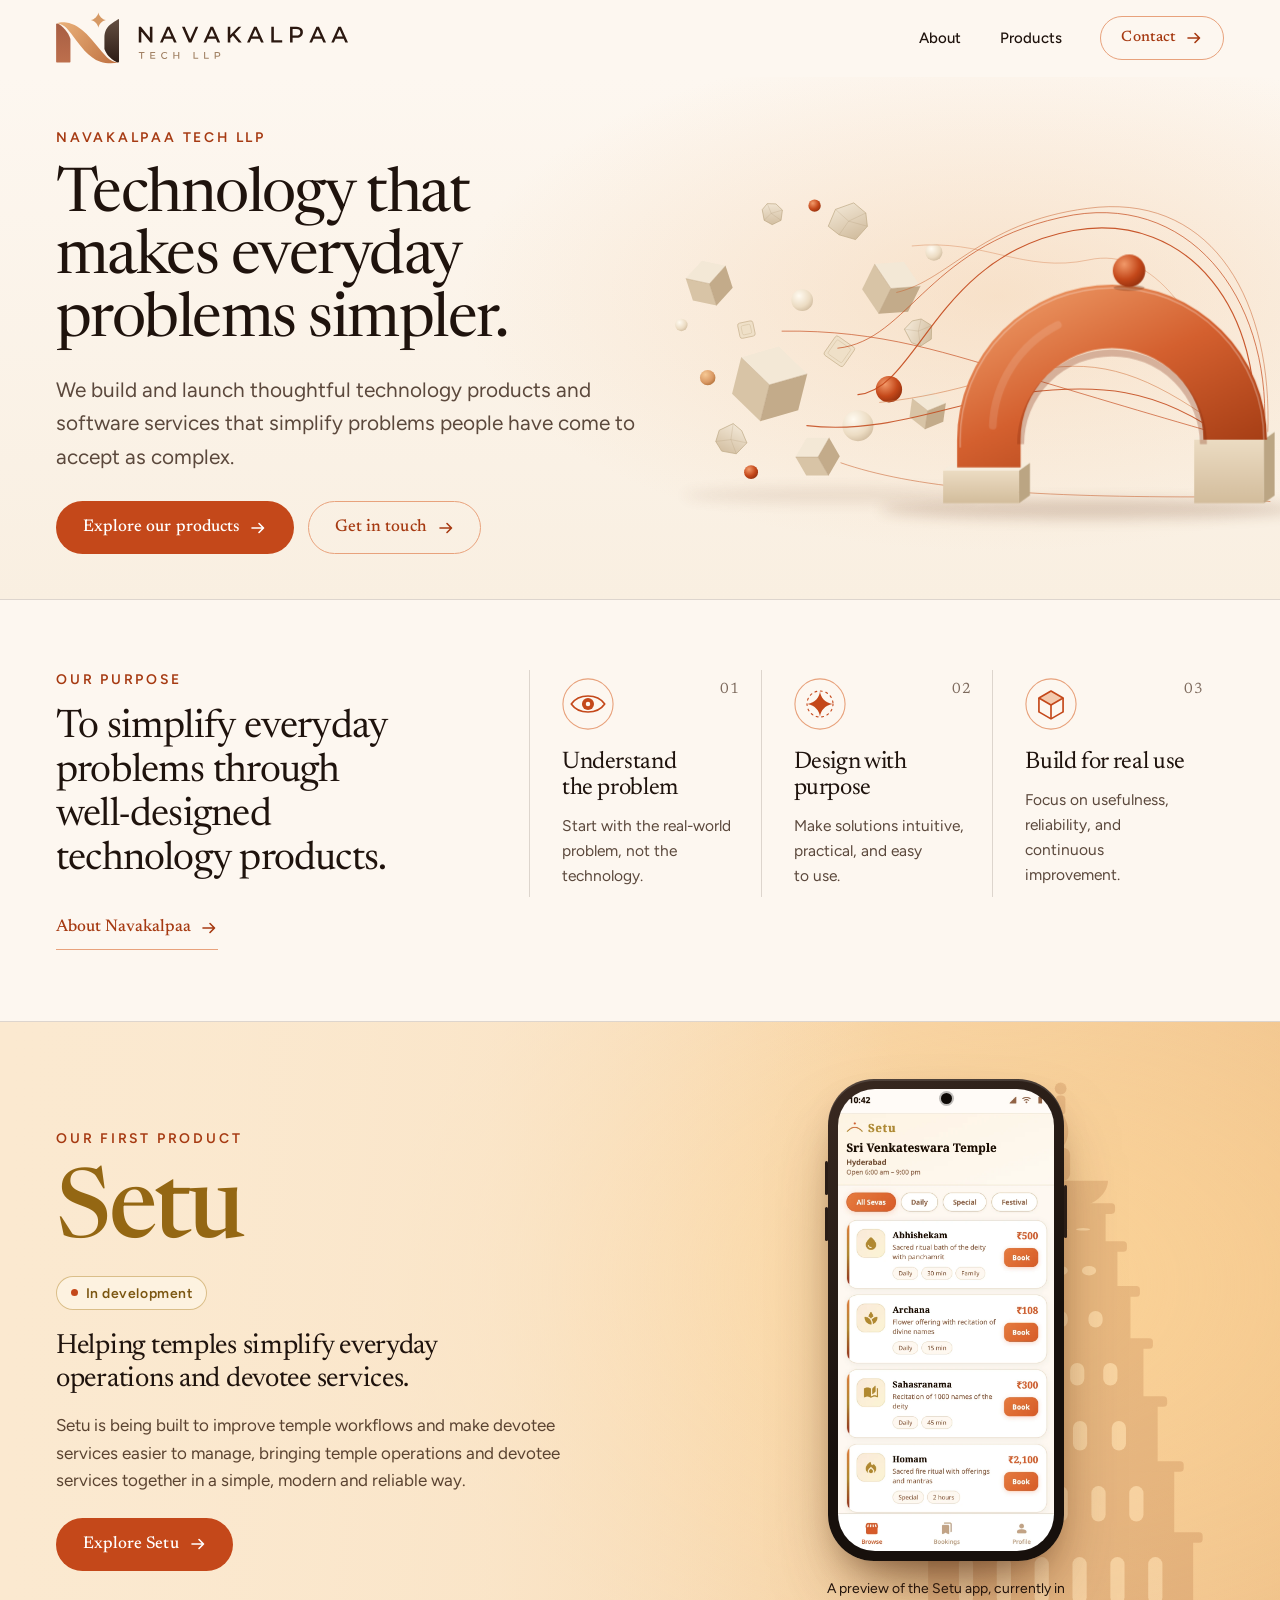
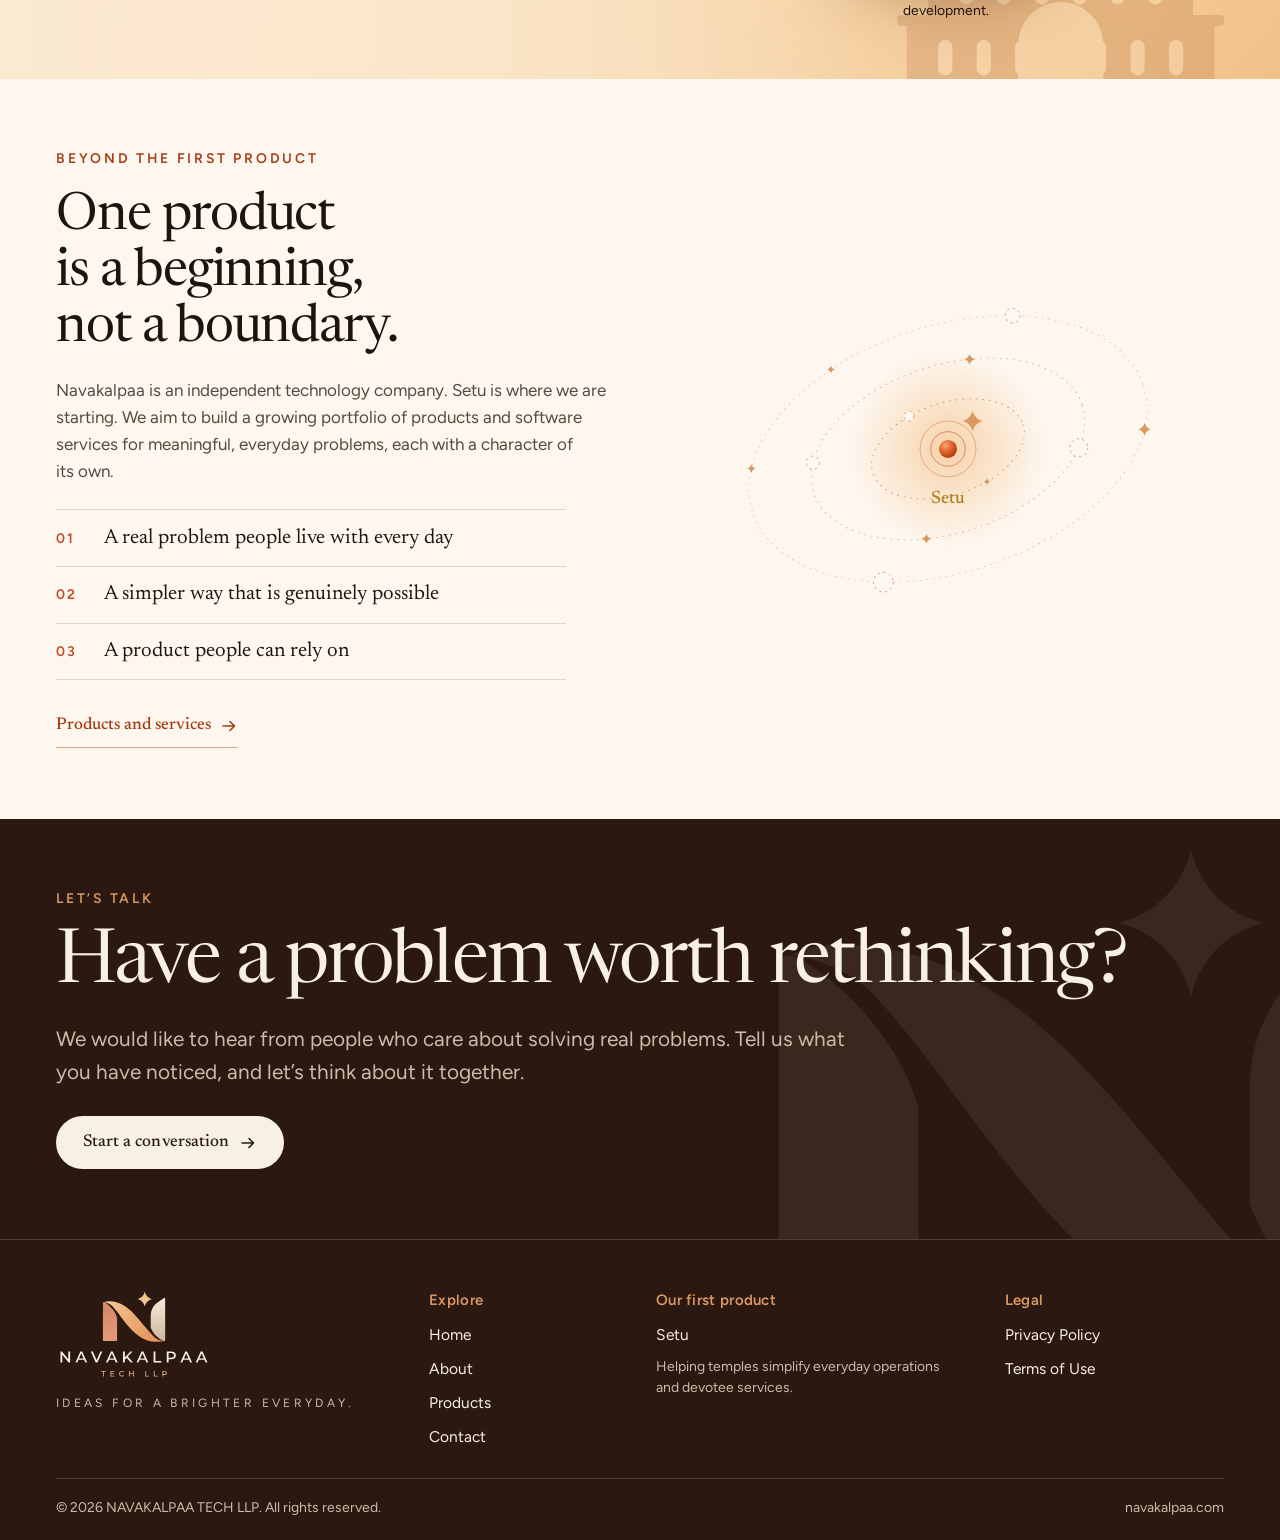
==== commit 81eab828: "feat: refine messaging, layout density, metadata and footer - New hero copy, purpose and three princ" ====
--- a/index.html
+++ b/index.html
@@ -3,22 +3,22 @@
 <head>
 <meta charset="utf-8">
 <meta name="viewport" content="width=device-width, initial-scale=1">
-<title>NAVAKALPAA TECH LLP | Everyday problems. Better solutions.</title>
-<meta name="description" content="NAVAKALPAA TECH LLP builds thoughtful digital products that make everyday things work better. Our first product, Setu, helps temples simplify operations and devotee services.">
+<title>Navakalpaa Tech | Thoughtful Technology Products</title>
+<meta name="description" content="Navakalpaa Tech LLP builds and launches thoughtful technology products, SaaS applications and software services that simplify everyday problems.">
 <meta name="theme-color" content="#fdf7f0">
 <link rel="canonical" href="https://navakalpaa.com/">
 <meta property="og:type" content="website">
 <meta property="og:site_name" content="NAVAKALPAA TECH LLP">
-<meta property="og:title" content="NAVAKALPAA TECH LLP | Everyday problems. Better solutions.">
-<meta property="og:description" content="NAVAKALPAA TECH LLP builds thoughtful digital products that make everyday things work better. Our first product, Setu, helps temples simplify operations and devotee services.">
+<meta property="og:title" content="Navakalpaa Tech | Thoughtful Technology Products">
+<meta property="og:description" content="Navakalpaa Tech LLP builds and launches thoughtful technology products, SaaS applications and software services that simplify everyday problems.">
 <meta property="og:url" content="https://navakalpaa.com/">
 <meta property="og:image" content="https://navakalpaa.com/assets/img/og-image.png">
 <meta property="og:image:width" content="1200">
 <meta property="og:image:height" content="630">
 <meta property="og:image:alt" content="NAVAKALPAA TECH LLP: ideas for a brighter everyday">
 <meta name="twitter:card" content="summary_large_image">
-<meta name="twitter:title" content="NAVAKALPAA TECH LLP | Everyday problems. Better solutions.">
-<meta name="twitter:description" content="NAVAKALPAA TECH LLP builds thoughtful digital products that make everyday things work better. Our first product, Setu, helps temples simplify operations and devotee services.">
+<meta name="twitter:title" content="Navakalpaa Tech | Thoughtful Technology Products">
+<meta name="twitter:description" content="Navakalpaa Tech LLP builds and launches thoughtful technology products, SaaS applications and software services that simplify everyday problems.">
 <meta name="twitter:image" content="https://navakalpaa.com/assets/img/og-image.png">
 <link rel="icon" href="favicon.svg" type="image/svg+xml">
 <link rel="icon" href="favicon.ico" sizes="48x48">
@@ -55,12 +55,12 @@
 <div class="container">
 <div class="hero__grid">
 <div class="hero__copy">
-<p class="eyebrow">Everyday problems. Better solutions.</p>
-<h1 class="display hero__title" id="hero-title">The problems hiding in plain sight deserve better solutions.</h1>
-<p class="hero__lead">We build thoughtful digital products that make everyday things work better.</p>
+<p class="eyebrow">Navakalpaa Tech LLP</p>
+<h1 class="display hero__title" id="hero-title">Technology that makes everyday problems simpler.</h1>
+<p class="hero__lead">We build and launch thoughtful technology products and software services that simplify problems people have come to accept as complex.</p>
 <div class="btn-row">
-<a class="btn btn--primary" href="#approach">Explore our thinking <svg class="arrow" width="18" height="18" viewBox="0 0 18 18" fill="none" aria-hidden="true" focusable="false"><path d="M3 9h11M10 4.5L14.5 9L10 13.5" stroke="currentColor" stroke-width="1.6" stroke-linecap="round" stroke-linejoin="round"/></svg></a>
-<a class="btn btn--ghost" href="#setu">Meet Setu <svg class="arrow" width="18" height="18" viewBox="0 0 18 18" fill="none" aria-hidden="true" focusable="false"><path d="M3 9h11M10 4.5L14.5 9L10 13.5" stroke="currentColor" stroke-width="1.6" stroke-linecap="round" stroke-linejoin="round"/></svg></a>
+<a class="btn btn--primary" href="products.html">Explore our products <svg class="arrow" width="18" height="18" viewBox="0 0 18 18" fill="none" aria-hidden="true" focusable="false"><path d="M3 9h11M10 4.5L14.5 9L10 13.5" stroke="currentColor" stroke-width="1.6" stroke-linecap="round" stroke-linejoin="round"/></svg></a>
+<a class="btn btn--ghost" href="contact.html">Get in touch <svg class="arrow" width="18" height="18" viewBox="0 0 18 18" fill="none" aria-hidden="true" focusable="false"><path d="M3 9h11M10 4.5L14.5 9L10 13.5" stroke="currentColor" stroke-width="1.6" stroke-linecap="round" stroke-linejoin="round"/></svg></a>
 </div>
 </div>
 <div class="hero__art">
@@ -101,16 +101,16 @@
 </div>
 </div>
 </div>
-<p class="hero__side" aria-hidden="true">Observe<br>Question<br>Build<br>A brighter<br>everyday</p>
+<p class="hero__side" aria-hidden="true">Understand<br>Design<br>Build<br>A brighter<br>everyday</p>
 </section>
 
 <section class="approach" id="approach" aria-labelledby="approach-title">
 <div class="container">
 <div class="approach__grid">
 <div class="approach__head reveal">
-<p class="eyebrow">Our approach</p>
-<h2 class="h2" id="approach-title">A better way starts with a better question.</h2>
-<a class="link-arrow" href="about.html">How we think <svg class="arrow" width="18" height="18" viewBox="0 0 18 18" fill="none" aria-hidden="true" focusable="false"><path d="M3 9h11M10 4.5L14.5 9L10 13.5" stroke="currentColor" stroke-width="1.6" stroke-linecap="round" stroke-linejoin="round"/></svg></a>
+<p class="eyebrow">Our purpose</p>
+<h2 class="h2 h2--purpose" id="approach-title">To simplify everyday problems through well-designed technology products.</h2>
+<a class="link-arrow" href="about.html">About Navakalpaa <svg class="arrow" width="18" height="18" viewBox="0 0 18 18" fill="none" aria-hidden="true" focusable="false"><path d="M3 9h11M10 4.5L14.5 9L10 13.5" stroke="currentColor" stroke-width="1.6" stroke-linecap="round" stroke-linejoin="round"/></svg></a>
 </div>
 <ol class="principles">
 <li class="principle reveal" data-delay="1">
@@ -121,18 +121,18 @@
 <circle cx="28" cy="28" r="2.4" fill="#fdf7f0"/>
 </svg>
 <span class="principle__no" aria-hidden="true">01</span>
-<h3>Notice what others overlook.</h3>
-<p>We look closely at everyday experiences where friction is accepted as the norm.</p>
+<h3>Understand the problem</h3>
+<p>Start with the real-world problem, not the technology.</p>
 </li>
 <li class="principle reveal" data-delay="2">
 <svg class="principle__icon" viewBox="0 0 56 56" fill="none" aria-hidden="true" focusable="false">
 <circle class="ring" cx="28" cy="28" r="27" stroke="#e8a27c" stroke-width="1.2"/>
-<path d="M20.5 22.5C20.5 15.5 35.5 15.5 35.5 23.5C35.5 29.5 28 29 28 35.5" stroke="#c4481a" stroke-width="2.2" stroke-linecap="round"/>
-<circle class="qdot" cx="28" cy="42" r="2.3" fill="#c4481a"/>
+<circle cx="28" cy="28" r="14" stroke="#c4481a" stroke-width="1.2" stroke-dasharray="2 4" stroke-linecap="round"/>
+<path class="star" d="M28 14.5C28.9 21 33 26.2 41.5 28C33 29.8 28.9 35 28 41.5C27.1 35 23 29.8 14.5 28C23 26.2 27.1 21 28 14.5Z" fill="#c4481a"/>
 </svg>
 <span class="principle__no" aria-hidden="true">02</span>
-<h3>Question what everyone accepts.</h3>
-<p>We challenge familiar ways of doing things and reimagine what&rsquo;s possible.</p>
+<h3>Design with purpose</h3>
+<p>Make solutions intuitive, practical, and easy to use.</p>
 </li>
 <li class="principle reveal" data-delay="3">
 <svg class="principle__icon" viewBox="0 0 56 56" fill="none" aria-hidden="true" focusable="false">
@@ -142,8 +142,8 @@
 <path class="cube-top" d="M28 14L41 21.5L28 29L15 21.5Z" stroke="#c4481a" stroke-width="1.8" stroke-linejoin="round" fill="#f3c9ad"/>
 </svg>
 <span class="principle__no" aria-hidden="true">03</span>
-<h3>Build what makes life simpler.</h3>
-<p>We create thoughtful products that people can actually use and rely on.</p>
+<h3>Build for real use</h3>
+<p>Focus on usefulness, reliability, and continuous improvement.</p>
 </li>
 </ol>
 </div>
@@ -167,13 +167,11 @@
 <a class="btn btn--primary" href="products.html#setu">Explore Setu <svg class="arrow" width="18" height="18" viewBox="0 0 18 18" fill="none" aria-hidden="true" focusable="false"><path d="M3 9h11M10 4.5L14.5 9L10 13.5" stroke="currentColor" stroke-width="1.6" stroke-linecap="round" stroke-linejoin="round"/></svg></a>
 </div>
 <figure class="setu-band__phone reveal" data-delay="1">
-<div>
 <div class="phone">
 <span class="phone__cam" aria-hidden="true"></span>
 <div class="phone__screen"><img src="assets/img/setu-app-screen.webp" width="721" height="1541" alt="Preview of the Setu app: a temple&rsquo;s sevas listed by category, each with a short description, duration, price and a Book button." loading="lazy" decoding="async"></div>
 </div>
 <figcaption class="phone-caption">A preview of the Setu app, currently in development.</figcaption>
-</div>
 </figure>
 </div>
 </div>
@@ -186,14 +184,14 @@
 <p class="eyebrow">Beyond the first product</p>
 <h2 class="h2" id="beyond-title">One product is a beginning, not a boundary.</h2>
 <div class="prose">
-<p>Navakalpaa aims to build a growing portfolio of digital products that address meaningful, everyday problems. We are starting with one, and giving it our full attention.</p>
+<p>Navakalpaa is an independent technology company. Setu is where we are starting. We aim to build a growing portfolio of products and software services for meaningful, everyday problems, each with a character of its own.</p>
 </div>
 <ul class="beyond__list">
 <li><span>01</span>A real problem people live with every day</li>
 <li><span>02</span>A simpler way that is genuinely possible</li>
 <li><span>03</span>A product people can rely on</li>
 </ul>
-<p class="beyond__note">There is nothing else to announce yet. When there is, you will find it here.</p>
+<a class="link-arrow" href="products.html">Products and services <svg class="arrow" width="18" height="18" viewBox="0 0 18 18" fill="none" aria-hidden="true" focusable="false"><path d="M3 9h11M10 4.5L14.5 9L10 13.5" stroke="currentColor" stroke-width="1.6" stroke-linecap="round" stroke-linejoin="round"/></svg></a>
 </div>
 <div class="reveal" data-delay="1">
 <svg class="orbit" viewBox="0 0 560 460" role="img" aria-labelledby="orbit-title" focusable="false">
@@ -226,7 +224,6 @@
 <p class="closing__note" data-if-email hidden>Or write to us at <a href="#" data-mailto data-site="email"></a></p>
 </div>
 </section>
-
 </main>
 <footer class="site-footer">
 <div class="container">
@@ -251,6 +248,13 @@
 </ul>
 <small>Helping temples simplify everyday operations and devotee services.</small>
 </div>
+<nav class="footer-nav" aria-label="Legal">
+<h2>Legal</h2>
+<ul>
+<li><a href="privacy.html">Privacy Policy</a></li>
+<li><a href="terms.html">Terms of Use</a></li>
+</ul>
+</nav>
 </div>
 <div class="site-footer__base">
 <span>&copy; <span data-year>2026</span> <span data-site="name">NAVAKALPAA TECH LLP</span>. All rights reserved.</span>
--- a/css/styles.css
+++ b/css/styles.css
@@ -54,7 +54,7 @@
   /* space and layout */
   --gutter: clamp(1.25rem, 4.5vw, 3.5rem);
   --max: 1280px;
-  --section: clamp(4rem, 8vw, 7.5rem);
+  --section: clamp(2.75rem, 5.5vw, 4.75rem);
   --radius: 14px;
   --radius-pill: 999px;
   --header-h: 76px;
@@ -62,6 +62,7 @@
   /* motion */
   --ease: cubic-bezier(0.22, 0.61, 0.36, 1);
   --shadow-soft: 0 24px 60px -28px rgba(91, 52, 28, 0.35);
+  --shadow-lift: 0 18px 40px -22px rgba(91, 52, 28, 0.45);
 }
 
 *, *::before, *::after { box-sizing: border-box; }
@@ -136,6 +137,7 @@
 }
 .display { font-size: var(--step-6); font-weight: 400; line-height: 1.02; letter-spacing: -0.025em; }
 .h2 { font-size: var(--step-4); font-weight: 400; letter-spacing: -0.02em; line-height: 1.06; }
+.h2--purpose { font-size: var(--step-3); line-height: 1.12; }
 .h3 { font-size: var(--step-2); font-weight: 420; letter-spacing: -0.01em; line-height: 1.2; }
 .lead { font-size: var(--step-1); color: var(--ink-soft); line-height: 1.55; max-width: 38em; }
 .prose { color: var(--ink-soft); max-width: 40em; }
@@ -151,11 +153,16 @@
   font-family: var(--font-serif);
   font-size: 1.0625rem; font-weight: 500; letter-spacing: 0.005em;
   text-decoration: none; cursor: pointer;
-  border: 1.5px solid transparent;
+  border: 1.5px solid transparent; background: transparent;
   transition: background-color 0.25s var(--ease), color 0.25s var(--ease), border-color 0.25s var(--ease), transform 0.25s var(--ease);
 }
 .btn .arrow { transition: transform 0.25s var(--ease); flex: none; }
-.btn:hover .arrow { transform: translateX(4px); }
+.btn:active { transform: translateY(0); box-shadow: none; }
+@media (hover: hover) {
+  .btn:hover { transform: translateY(-1px); }
+  .btn--primary:hover, .btn--light:hover { box-shadow: 0 10px 22px -12px rgba(91, 52, 28, 0.55); }
+}
+@media (hover: hover) { .btn:hover .arrow { transform: translateX(4px); } }
 .btn--primary { background: var(--terracotta); color: #fff; }
 .btn--primary:hover { background: var(--terracotta-deep); }
 .btn--ghost { border-color: var(--terracotta-soft); color: var(--terracotta-deep); background: transparent; }
@@ -241,22 +248,22 @@
 }
 
 /* ---------- reveal ---------- */
-.js .reveal { opacity: 0; transform: translateY(18px); transition: opacity 0.9s var(--ease), transform 0.9s var(--ease); }
+.js .reveal { opacity: 0; transform: translateY(12px); transition: opacity 0.6s var(--ease), transform 0.6s var(--ease); }
 .js .reveal.in { opacity: 1; transform: none; }
 .js .reveal[data-delay="1"] { transition-delay: 0.1s; }
 .js .reveal[data-delay="2"] { transition-delay: 0.2s; }
 .js .reveal[data-delay="3"] { transition-delay: 0.3s; }
 
 /* ---------- hero ---------- */
-.hero { position: relative; padding-block: clamp(2rem, 4vw, 3.5rem) clamp(2.5rem, 5vw, 4.5rem); overflow: hidden; background:
+.hero { position: relative; padding-block: clamp(1.25rem, 2.5vw, 2.25rem) clamp(2rem, 3.5vw, 3rem); overflow: hidden; background:
   radial-gradient(60% 70% at 78% 42%, rgba(240, 190, 140, 0.35), transparent 70%),
   linear-gradient(180deg, var(--ivory), var(--cream)); }
 .hero__grid { display: grid; align-items: center; gap: clamp(1rem, 3vw, 3rem); grid-template-columns: minmax(0, 1fr); }
-.hero__copy { position: relative; z-index: 2; padding-top: clamp(0.5rem, 3vw, 2.5rem); }
-.hero__copy .eyebrow { margin-bottom: 1.5rem; }
-.hero__title { max-width: 13em; }
-.hero__lead { margin-top: 1.5rem; font-size: var(--step-1); color: var(--ink-soft); max-width: 24em; }
-.hero .btn-row { margin-top: 2.25rem; }
+.hero__copy { position: relative; z-index: 2; padding-top: clamp(0.25rem, 1.5vw, 1.25rem); }
+.hero__copy .eyebrow { margin-bottom: 1.125rem; }
+.hero__title { max-width: 11em; }
+.hero__lead { margin-top: 1.25rem; font-size: var(--step-1); color: var(--ink-soft); max-width: 28em; }
+.hero .btn-row { margin-top: 1.75rem; }
 .hero__art { position: relative; margin-inline: calc(var(--gutter) * -0.4); }
 .hero__art svg { width: 100%; height: auto; overflow: visible; }
 .hero__side {
@@ -266,7 +273,7 @@
 }
 .hero__side::after { content: ""; display: block; width: 14px; height: 1px; background: var(--ink-soft); margin-top: 0.4rem; }
 
-@media (min-width: 900px) {
+@media (min-width: 760px) {
   .hero__grid { grid-template-columns: minmax(0, 1.1fr) minmax(0, 0.9fr); }
   .hero__art { margin-left: -12%; margin-right: calc(var(--gutter) * -0.9); }
 }
@@ -299,34 +306,38 @@
 /* ---------- approach ---------- */
 .approach { padding-block: var(--section); border-block: 1px solid var(--line); background: var(--ivory); }
 .approach__grid { display: grid; gap: clamp(2rem, 5vw, 4rem); }
-.approach__head .eyebrow { margin-bottom: 1.25rem; }
+.approach__head .eyebrow { margin-bottom: 1rem; }
 .principles { display: grid; gap: 0; }
-.principle { position: relative; padding-block: 1.75rem; border-top: 1px solid var(--line); }
-.principle__icon { width: 56px; height: 56px; margin-bottom: 1.25rem; }
+.principle { position: relative; padding-block: 1.5rem; border-top: 1px solid var(--line); }
+.principle__icon { width: 52px; height: 52px; margin-bottom: 1rem; }
 .principle__no { position: absolute; top: 1.75rem; right: 0; font-family: var(--font-serif); font-size: 0.9375rem; color: var(--ink-faint); letter-spacing: 0.08em; }
 .principle h3 { font-size: clamp(1.25rem, 1.1rem + 0.5vw, 1.5rem); font-weight: 420; margin-bottom: 0.75rem; }
-.principle p { color: var(--ink-soft); font-size: 0.9688rem; max-width: 22em; }
+.principle p { color: var(--ink-soft); font-size: 0.9688rem; max-width: 20em; }
 .principle__icon .ring { transition: stroke 0.3s var(--ease); }
 .principle:hover .ring { stroke: var(--terracotta); }
 .principle:hover .iris { transform: scale(1.18); }
 .principle .iris { transform-box: fill-box; transform-origin: center; transition: transform 0.5s var(--ease); }
-.principle:hover .qdot { transform: translateY(-3px); }
-.principle .qdot { transition: transform 0.4s var(--ease); }
+.principle:hover .star { transform: rotate(45deg) scale(1.08); }
+.principle .star { transform-box: fill-box; transform-origin: center; transition: transform 0.5s var(--ease); }
 .principle:hover .cube-top { transform: translateY(-4px); }
 .principle .cube-top { transition: transform 0.5s var(--ease); }
 
+@media (min-width: 700px) {
+  .principles { grid-template-columns: repeat(3, minmax(0, 1fr)); }
+  .principle { border-top: 0; border-left: 1px solid var(--line); padding: 0.5rem 1.25rem 0.5rem 1.5rem; }
+  .principle__no { top: 0.5rem; right: 1rem; }
+  .principle__icon { margin-bottom: 1.25rem; }
+}
 @media (min-width: 900px) {
-  .approach__grid { grid-template-columns: minmax(0, 0.8fr) minmax(0, 1.6fr); align-items: start; }
-  .principles { grid-template-columns: repeat(3, minmax(0, 1fr)); }
-  .principle { border-top: 0; border-left: 1px solid var(--line); padding: 0.5rem 1.75rem 0.5rem 2rem; }
-  .principle__no { top: 0.5rem; right: 1.25rem; }
-  .principle__icon { margin-bottom: 1.5rem; }
+  .approach__grid { grid-template-columns: minmax(0, 1fr) minmax(0, 1.7fr); align-items: start; }
+  .principle { padding: 0.5rem 1.75rem 0.5rem 2rem; }
+  .principle__no { right: 1.25rem; }
 }
 
 /* ---------- Setu showcase ---------- */
 .setu-band {
   position: relative; overflow: hidden; isolation: isolate;
-  padding-block: var(--section);
+  padding-block: clamp(2.25rem, 4.5vw, 4rem);
   background:
     radial-gradient(70% 90% at 78% 40%, rgba(255, 214, 150, 0.7), transparent 70%),
     linear-gradient(100deg, #fbe9d0 0%, #f7d7ad 55%, #f0c28a 100%);
@@ -334,25 +345,24 @@
 .setu-band__temple { position: absolute; inset: 0 0 0 auto; width: min(68%, 900px); z-index: -1; color: #a85b2a; opacity: 0.2; display: none; }
 .setu-band__temple svg { position: absolute; right: -2%; bottom: -2%; height: 108%; width: auto; }
 .setu-band__fade { position: absolute; inset: 0; z-index: -1; background: linear-gradient(90deg, #fbe9d0 0%, rgba(251, 233, 208, 0.7) 38%, rgba(251, 233, 208, 0) 70%); }
-.setu-band__grid { display: grid; gap: clamp(2.5rem, 6vw, 4rem); align-items: center; }
+.setu-band__grid { display: grid; gap: clamp(2rem, 5vw, 3.5rem); align-items: center; }
 .setu-band__copy .eyebrow { margin-bottom: 1.25rem; }
 .setu-name { font-family: var(--font-serif); font-size: clamp(3.5rem, 2.5rem + 5vw, 6rem); font-weight: 500; line-height: 0.95; letter-spacing: -0.03em; color: #946713; }
-.setu-tag { display: inline-flex; align-items: center; gap: 0.5rem; margin-top: 1.25rem; padding: 0.3rem 0.85rem; border: 1px solid rgba(176, 127, 30, 0.45); border-radius: var(--radius-pill); font-size: var(--step--1); font-weight: 600; letter-spacing: 0.04em; color: #7b5611; background: rgba(255, 248, 235, 0.6); }
+.setu-tag { display: inline-flex; align-items: center; gap: 0.5rem; margin-top: 1rem; padding: 0.3rem 0.85rem; border: 1px solid rgba(176, 127, 30, 0.45); border-radius: var(--radius-pill); font-size: var(--step--1); font-weight: 600; letter-spacing: 0.04em; color: #7b5611; background: rgba(255, 248, 235, 0.6); }
 .setu-tag::before { content: ""; width: 7px; height: 7px; border-radius: 50%; background: var(--terracotta); }
-.setu-band__copy h3 { margin-top: 1.75rem; max-width: 15em; }
-.setu-band__copy .prose { margin-top: 1.25rem; color: #5a4331; max-width: 26em; }
-.setu-band__copy .btn { margin-top: 2rem; }
-.setu-band__phone { display: flex; justify-content: center; }
-
+.setu-band__copy h3 { margin-top: 1.25rem; max-width: 16em; }
+.setu-band__copy .prose { margin-top: 1rem; color: #5a4331; max-width: 30em; }
+.setu-band__copy .btn { margin-top: 1.5rem; }
+.setu-band__phone { display: flex; flex-direction: column; align-items: center; margin: 0; }
+
+@media (min-width: 760px) { .setu-band__grid { grid-template-columns: minmax(0, 1fr) minmax(0, 1fr); } }
 @media (min-width: 900px) {
   .setu-band__temple { display: block; }
-  .setu-band__grid { grid-template-columns: minmax(0, 1fr) minmax(0, 1fr); }
-  .setu-band__phone { justify-content: center; }
 }
 
 /* ---------- phone mockup ---------- */
 .phone {
-  --phone-w: min(284px, 72vw);
+  --phone-w: min(236px, 66vw);
   position: relative; width: var(--phone-w);
   padding: 10px; border-radius: 46px;
   background: linear-gradient(145deg, #3a2a21, #17100c 60%);
@@ -364,18 +374,18 @@
 .phone__screen { position: relative; overflow: hidden; border-radius: 37px; background: #fdf3e6; aspect-ratio: 721 / 1541; }
 .phone__screen img { width: 100%; height: 100%; object-fit: cover; }
 .phone__cam { position: absolute; top: 14px; left: 50%; width: 11px; height: 11px; margin-left: -5.5px; border-radius: 50%; background: #0e0906; z-index: 2; box-shadow: 0 0 0 2px rgba(0, 0, 0, 0.25); }
-.phone-caption { margin-top: 1.25rem; font-size: var(--step--1); color: var(--ink); text-align: center; max-width: 22em; margin-inline: auto; }
+.phone-caption { margin-top: 1rem; font-size: var(--step--1); color: var(--ink); text-align: center; max-width: 22em; margin-inline: auto; }
 
 /* ---------- beyond (portfolio) ---------- */
 .beyond { padding-block: var(--section); background: var(--ivory); position: relative; overflow: hidden; }
 .beyond__grid { display: grid; gap: clamp(2rem, 6vw, 4rem); align-items: center; }
 .beyond__copy .eyebrow { margin-bottom: 1.25rem; }
-.beyond__copy .prose { margin-top: 1.5rem; }
-.beyond__list { margin-top: 2rem; border-top: 1px solid var(--line); max-width: 30em; }
-.beyond__list li { display: flex; gap: 1rem; align-items: baseline; padding-block: 0.9rem; border-bottom: 1px solid var(--line); font-family: var(--font-serif); font-size: var(--step-1); color: var(--ink); }
+.beyond__copy .prose { margin-top: 1.25rem; }
+.beyond__list { margin-top: 1.5rem; border-top: 1px solid var(--line); max-width: 30em; }
+.beyond__list li { display: flex; gap: 1rem; align-items: baseline; padding-block: 0.7rem; border-bottom: 1px solid var(--line); font-family: var(--font-serif); font-size: var(--step-1); color: var(--ink); }
 .beyond__list li span { flex: none; width: 2rem; font-family: var(--font-sans); font-size: var(--step--1); letter-spacing: 0.12em; color: var(--terracotta); font-weight: 600; }
-.beyond__note { margin-top: 1.5rem; font-size: 0.9375rem; color: var(--ink-faint); max-width: 30em; }
-.orbit { width: 100%; max-width: 560px; margin-inline: auto; overflow: visible; }
+.beyond__note { margin-top: 1.25rem; font-size: 0.9375rem; color: var(--ink-faint); max-width: 30em; }
+.orbit { width: 100%; max-width: 460px; margin-inline: auto; overflow: visible; }
 .orbit .spin { transform-box: view-box; transform-origin: 280px 230px; animation: spin 140s linear infinite; }
 .orbit .spin.rev { animation-direction: reverse; animation-duration: 200s; }
 @keyframes spin { to { transform: rotate(360deg); } }
@@ -384,124 +394,179 @@
 @keyframes twinkle { from { opacity: 0.35; transform: scale(0.88); } to { opacity: 0.8; transform: scale(1.08); } }
 .orbit .glint { transform-box: fill-box; transform-origin: center; animation: glint 3.4s ease-in-out infinite alternate; }
 @keyframes glint { from { transform: scale(0.9) rotate(0deg); } to { transform: scale(1.12) rotate(8deg); } }
-@media (min-width: 900px) { .beyond__grid { grid-template-columns: minmax(0, 1fr) minmax(0, 1.05fr); } }
+@media (min-width: 760px) { .beyond__grid { grid-template-columns: minmax(0, 1fr) minmax(0, 1fr); } }
 
 /* ---------- closing ---------- */
-.closing { position: relative; overflow: hidden; isolation: isolate; background: var(--brown); color: var(--on-dark); padding-block: clamp(4.5rem, 9vw, 8rem); }
-.closing h2 { color: var(--on-dark); font-size: var(--step-6); font-weight: 380; max-width: 11em; letter-spacing: -0.025em; }
-.closing .eyebrow { color: var(--amber); margin-bottom: 1.5rem; }
-.closing p.lead { color: var(--on-dark-soft); margin-top: 1.5rem; }
-.closing .btn-row { margin-top: 2.25rem; }
+.closing { position: relative; overflow: hidden; isolation: isolate; background: var(--brown); color: var(--on-dark); padding-block: clamp(2.75rem, 5.5vw, 4.5rem); }
+.closing h2 { color: var(--on-dark); font-size: var(--step-5);  font-weight: 380; max-width: 16em; letter-spacing: -0.025em; }
+.closing .eyebrow { color: var(--amber); margin-bottom: 1rem; }
+.closing p.lead { color: var(--on-dark-soft); margin-top: 1.125rem; }
+.closing .btn-row { margin-top: 1.75rem; }
 .closing__mark { position: absolute; right: -9%; bottom: -26%; width: min(56vw, 620px); opacity: 0.07; z-index: -1; pointer-events: none; }
 .closing__note { margin-top: 1.25rem; font-size: 0.9375rem; color: var(--on-dark-soft); }
 
 /* ---------- footer ---------- */
-.site-footer { background: var(--brown); color: var(--on-dark); border-top: 1px solid var(--line-dark); padding-block: clamp(3rem, 6vw, 5rem) 2rem; }
-.site-footer__grid { display: grid; gap: 2.5rem; }
-.footer-brand img { height: 112px; width: auto; }
-.footer-brand p { margin-top: 1.25rem; font-family: var(--font-sans); font-size: 0.75rem; letter-spacing: 0.28em; text-transform: uppercase; color: var(--on-dark-soft); }
-.footer-nav h2 { font-family: var(--font-sans); font-size: 0.9375rem; font-weight: 600; letter-spacing: 0.02em; color: var(--amber); margin-bottom: 1rem; }
-.footer-nav ul { display: grid; gap: 0.125rem; }
-.footer-nav a { display: inline-flex; align-items: center; min-height: 44px; text-decoration: none; color: var(--on-dark); font-size: 1rem; }
+.site-footer { background: var(--brown); color: var(--on-dark); border-top: 1px solid var(--line-dark); padding-block: clamp(2rem, 4vw, 3rem) 1.25rem; }
+.site-footer__grid { display: grid; gap: 1.75rem 2rem; grid-template-columns: minmax(0, 1fr) minmax(0, 1fr); }
+.footer-brand { grid-column: 1 / -1; }
+.footer-brand img { height: 92px; width: auto; }
+.footer-brand p { margin-top: 0.875rem; font-family: var(--font-sans); font-size: 0.75rem; letter-spacing: 0.28em; text-transform: uppercase; color: var(--on-dark-soft); }
+.footer-nav h2 { font-family: var(--font-sans); font-size: 0.9375rem; font-weight: 600; letter-spacing: 0.02em; line-height: 1.3; color: var(--amber); margin-bottom: 0.5rem; }
+.footer-nav ul { display: grid; gap: 0; }
+.footer-nav a { display: inline-flex; align-items: center; min-height: 44px; text-decoration: none; color: var(--on-dark); font-size: 1rem; transition: color 0.2s var(--ease); }
 .footer-nav a:hover { color: #fff; text-decoration: underline; text-decoration-color: var(--amber); }
-.footer-nav small { display: block; color: var(--on-dark-soft); font-size: 0.875rem; line-height: 1.5; max-width: 22em; }
-.site-footer__base { margin-top: 3rem; padding-top: 1.5rem; border-top: 1px solid var(--line-dark); display: flex; flex-wrap: wrap; justify-content: space-between; gap: 0.75rem 2rem; font-size: 0.875rem; color: var(--on-dark-soft); }
-@media (min-width: 800px) { .site-footer__grid { grid-template-columns: 1.4fr 1fr 1fr; align-items: start; } }
+.footer-nav small { display: block; margin-top: 0.25rem; color: var(--on-dark-soft); font-size: 0.875rem; line-height: 1.5; max-width: 22em; }
+.site-footer__base { margin-top: 1.5rem; padding-top: 1.125rem; border-top: 1px solid var(--line-dark); display: flex; flex-wrap: wrap; justify-content: space-between; gap: 0.5rem 2rem; font-size: 0.875rem; color: var(--on-dark-soft); }
+@media (min-width: 700px) { .footer-nav a { min-height: 34px; font-size: 0.96875rem; } }
+@media (min-width: 760px) {
+  .site-footer__grid { grid-template-columns: minmax(0, 1.4fr) minmax(0, 0.8fr) minmax(0, 1.3fr) minmax(0, 0.9fr); align-items: start; }
+  .footer-brand { grid-column: auto; }
+  .footer-nav h2 { margin-top: 0.15rem; }
+}
 
 /* ---------- inner pages ---------- */
-.page-hero { position: relative; overflow: hidden; padding-block: clamp(3rem, 7vw, 6rem) clamp(3rem, 6vw, 5rem); background: linear-gradient(180deg, var(--ivory), var(--cream)); border-bottom: 1px solid var(--line); }
-.page-hero .eyebrow { margin-bottom: 1.5rem; }
-.page-hero h1 { font-size: var(--step-6); font-weight: 400; letter-spacing: -0.025em; max-width: 12em; }
-.page-hero .lead { margin-top: 1.5rem; }
-.page-hero__mark { position: absolute; right: -3%; top: 50%; width: min(46vw, 460px); transform: translateY(-50%); opacity: 0.1; pointer-events: none; display: none; }
+.page-hero { position: relative; overflow: hidden; padding-block: clamp(2rem, 4.5vw, 3.5rem) clamp(2rem, 4vw, 3rem); background: linear-gradient(180deg, var(--ivory), var(--cream)); border-bottom: 1px solid var(--line); }
+.page-hero .eyebrow { margin-bottom: 1rem; }
+.page-hero h1 { font-size: var(--step-5); font-weight: 400; letter-spacing: -0.025em; line-height: 1.04; max-width: 14em; }
+.page-hero .lead { margin-top: 1.125rem; max-width: 36em; }
+.page-hero__mark { position: absolute; right: -3%; top: 50%; width: min(34vw, 340px); transform: translateY(-50%); opacity: 0.1; pointer-events: none; display: none; }
 @media (min-width: 900px) { .page-hero__mark { display: block; } }
 
 .block { padding-block: var(--section); }
+.block--tight { padding-block: clamp(2.25rem, 4.5vw, 3.75rem); }
 .block--cream { background: var(--cream); }
+.section-head { max-width: 40em; margin-bottom: clamp(1.25rem, 2.5vw, 2rem); }
+.section-head .eyebrow { margin-bottom: 0.875rem; }
+.section-head .prose { margin-top: 0.875rem; }
 .block--rule { border-top: 1px solid var(--line); }
 .split { display: grid; grid-template-columns: minmax(0, 1fr); gap: clamp(1.5rem, 5vw, 4rem); }
 .split__label .eyebrow { margin-bottom: 1rem; }
 @media (min-width: 900px) { .split { grid-template-columns: minmax(0, 0.8fr) minmax(0, 1.4fr); align-items: start; } .split--even { grid-template-columns: 1fr 1fr; align-items: center; } }
 
 .pull { font-family: var(--font-serif); font-size: var(--step-4); font-weight: 400; line-height: 1.1; letter-spacing: -0.02em; max-width: 14em; }
-.pull-wrap { position: relative; padding-left: clamp(1.25rem, 3vw, 2.25rem); border-left: 3px solid var(--terracotta); }
-
-.principle-rows { border-top: 1px solid var(--line-strong); }
-.principle-row { display: grid; gap: 0.75rem 2rem; padding-block: 2rem; border-bottom: 1px solid var(--line); }
-.split + .split { margin-top: clamp(3rem, 7vw, 5.5rem); }
-.principle-row .no { font-family: var(--font-serif); font-size: var(--step-2); color: var(--terracotta-deep); }
-.principle-row h3 { font-size: var(--step-2); font-weight: 400; }
-.principle-row p { color: var(--ink-soft); max-width: 36em; }
-@media (min-width: 760px) { .principle-row { grid-template-columns: 4rem minmax(0, 1.05fr) minmax(0, 1fr); align-items: baseline; } }
-
-.commitments { display: grid; gap: 1px; background: var(--line); border: 1px solid var(--line); border-radius: var(--radius); overflow: hidden; }
-.commitment { background: var(--surface); padding: clamp(1.5rem, 3vw, 2rem); }
-.commitment h3 { font-size: var(--step-1); font-weight: 480; margin-bottom: 0.6rem; }
-.commitment p { color: var(--ink-soft); font-size: 0.9688rem; }
-@media (min-width: 700px) { .commitments { grid-template-columns: 1fr 1fr; } }
-
-.mark-stage { display: grid; gap: 1.25rem; }
-.mark-tile { display: grid; place-items: center; padding: clamp(1.5rem, 4vw, 3rem); border-radius: var(--radius); border: 1px solid var(--line); }
+
+.mark-stage { display: grid; gap: 1rem; }
+.mark-pair { display: grid; gap: 1rem; }
+.mark-tile { display: grid; place-items: center; margin: 0; padding: clamp(1.25rem, 3vw, 2rem); border-radius: var(--radius); border: 1px solid var(--line); }
 .mark-tile--light { background: var(--surface); }
 .mark-tile--dark { background: var(--brown); border-color: transparent; }
 .mark-tile--terra { background: var(--terracotta); border-color: transparent; }
 .mark-tile--sand { background: var(--sand); }
-.mark-tile img { width: 100%; max-width: 440px; }
-.mark-tile--small img { max-width: 240px; }
+.mark-tile img { width: 100%; max-width: 360px; }
+.mark-tile--small img { max-width: 200px; }
 .mark-tile figcaption { margin-top: 1rem; font-size: var(--step--1); color: var(--ink-faint); }
 .mark-tile--dark figcaption, .mark-tile--terra figcaption { color: var(--on-dark-soft); }
-.mark-meanings { margin-top: 1.5rem; display: grid; gap: 0.75rem; }
+.mark-meanings { margin-top: 1.25rem; display: grid; gap: 0.625rem; }
 .mark-meanings li { display: flex; gap: 0.9rem; align-items: baseline; }
 .mark-meanings .dot { flex: none; width: 10px; height: 10px; border-radius: 50%; transform: translateY(0.1em); }
-@media (min-width: 700px) { .mark-stage { grid-template-columns: 1.4fr 1fr; } .mark-stage .span-2 { grid-column: 1 / -1; } .mark-pair { display: grid; grid-template-columns: 1fr 1fr; gap: 1.25rem; grid-column: 1 / -1; } }
-
-.status-note { display: flex; gap: 1rem; align-items: flex-start; padding: 1.5rem; border: 1px solid var(--line-strong); border-radius: var(--radius); background: var(--surface); max-width: 44em; }
-.status-note svg { flex: none; width: 28px; height: 28px; color: var(--terracotta); margin-top: 2px; }
+@media (min-width: 700px) { .mark-stage { grid-template-columns: 1.4fr 1fr; } .mark-stage .span-2 { grid-column: 1 / -1; } .mark-pair { grid-template-columns: 1fr 1fr; grid-column: 1 / -1; } }
+
 
 /* products page */
-.product-feature { display: grid; gap: clamp(2.5rem, 6vw, 5rem); align-items: center; }
+.product-feature { display: grid; gap: clamp(2rem, 5vw, 3.5rem); align-items: center; }
 .product-feature__copy .setu-name { font-size: clamp(3.25rem, 2.4rem + 4vw, 5.5rem); }
-.product-feature__copy h3 { margin-top: 1.75rem; max-width: 16em; }
-.product-feature__copy .prose { margin-top: 1.25rem; }
-.facts { margin-top: 2rem; display: grid; gap: 0; border-top: 1px solid var(--line-strong); max-width: 34em; }
-.facts div { display: grid; grid-template-columns: 9rem 1fr; gap: 1rem; padding-block: 0.9rem; border-bottom: 1px solid var(--line); }
+.product-feature__copy h3 { margin-top: 1.25rem; max-width: 16em; }
+.product-feature__copy .prose { margin-top: 1rem; }
+.facts { margin-top: 1.5rem; display: grid; gap: 0; border-top: 1px solid var(--line-strong); max-width: 34em; }
+.facts div { display: grid; grid-template-columns: 7rem 1fr; gap: 1rem; padding-block: 0.7rem; border-bottom: 1px solid var(--line); }
 .facts dt { font-size: var(--step--1); font-weight: 600; letter-spacing: 0.01em; color: var(--terracotta-deep); padding-top: 0.15em; }
 .facts dd { margin: 0; color: var(--ink-soft); }
-.product-feature__phone { display: flex; flex-direction: column; align-items: center; background: radial-gradient(60% 55% at 50% 45%, rgba(255, 214, 150, 0.7), transparent 72%); padding-block: 2rem; }
-@media (min-width: 900px) { .product-feature { grid-template-columns: minmax(0, 1.05fr) minmax(0, 0.95fr); } }
+.product-feature__phone { display: flex; flex-direction: column; align-items: center; margin: 0; background: radial-gradient(60% 55% at 50% 45%, rgba(255, 214, 150, 0.7), transparent 72%); padding-block: 0.5rem; }
+@media (min-width: 760px) { .product-feature { grid-template-columns: minmax(0, 1.05fr) minmax(0, 0.95fr); } }
 @media (max-width: 480px) { .facts div { grid-template-columns: 1fr; gap: 0.25rem; } }
 
 .preview-points { display: grid; gap: 1px; background: var(--line); border: 1px solid var(--line); border-radius: var(--radius); overflow: hidden; }
-.preview-points > div { background: var(--surface); padding: clamp(1.5rem, 3vw, 2rem); }
+.preview-points > div { background: var(--surface); padding: clamp(1.25rem, 2.5vw, 1.75rem); }
 .preview-points h3 { font-size: var(--step-1); font-weight: 480; margin-bottom: 0.6rem; }
 .preview-points p { color: var(--ink-soft); font-size: 0.9688rem; }
 @media (min-width: 760px) { .preview-points { grid-template-columns: repeat(3, 1fr); } }
 
-.slot { display: grid; gap: 1.5rem; padding: clamp(1.75rem, 4vw, 3rem); border: 1.5px dashed var(--line-strong); border-radius: var(--radius); background: transparent; align-items: center; }
-.slot__art { width: 120px; color: var(--terracotta); opacity: 0.8; }
-.slot h3 { font-size: var(--step-3); font-weight: 380; max-width: 14em; }
-.slot p { margin-top: 0.75rem; color: var(--ink-soft); max-width: 34em; }
-@media (min-width: 760px) { .slot { grid-template-columns: auto 1fr; gap: 3rem; } }
-
 /* contact */
-.contact-grid { display: grid; gap: clamp(2rem, 6vw, 4rem); }
-.contact-card { padding: clamp(1.75rem, 4vw, 2.75rem); border-radius: var(--radius); background: var(--brown); color: var(--on-dark); position: relative; overflow: hidden; isolation: isolate; align-self: start; }
-.contact-card h2 { color: var(--on-dark); font-size: var(--step-3); font-weight: 380; }
-.contact-card p { color: var(--on-dark-soft); margin-top: 0.9rem; }
-.contact-card .btn-row { margin-top: 1.75rem; }
-.contact-card__email { margin-top: 1.5rem; font-family: var(--font-serif); font-size: clamp(1.25rem, 1rem + 1.4vw, 1.75rem); color: var(--on-dark); word-break: break-word; }
-.contact-card__email a { text-decoration-color: var(--amber); }
-.contact-card__mark { position: absolute; right: -12%; bottom: -30%; width: 70%; opacity: 0.08; z-index: -1; }
+.contact-hero { position: relative; overflow: hidden; isolation: isolate; background: var(--brown); color: var(--on-dark); padding-block: clamp(2rem, 4.5vw, 3.75rem); }
+.contact-hero__grid { display: grid; gap: 1.75rem 3rem; align-items: center; }
+.contact-hero .eyebrow { color: var(--amber); margin-bottom: 1rem; }
+.contact-hero h1 { color: var(--on-dark); font-size: var(--step-5); font-weight: 380; line-height: 1.04; letter-spacing: -0.025em; max-width: 12em; }
+.contact-hero .lead { margin-top: 1.125rem; color: var(--on-dark-soft); max-width: 30em; }
+.contact-hero .btn-row { margin-top: 1.25rem; }
+.contact-hero__email { margin-top: 1.5rem; font-family: var(--font-serif); font-size: clamp(1.25rem, 1rem + 1.4vw, 1.75rem); color: var(--on-dark); word-break: break-word; }
+.contact-hero__email a { text-decoration-color: var(--amber); }
+.contact-hero__art { display: none; justify-self: center; width: min(100%, 300px); opacity: 0.92; }
+.contact-hero__art img { width: 100%; }
+.contact-note { margin-top: 1.5rem; padding: 0.875rem 1.25rem; max-width: 30em; border: 1px solid var(--line-dark); border-left: 3px solid var(--amber); border-radius: 10px; background: rgba(248, 240, 228, 0.05); }
+.contact-note p { color: var(--on-dark); }
+.contact-hero .muted-note { margin-top: 1.25rem; max-width: 34em; }
+.muted-note a { color: var(--on-dark); text-decoration-color: var(--amber); }
 .copy-status { min-height: 1.5em; margin-top: 0.75rem; font-size: 0.9375rem; color: var(--amber); }
-.checklist { margin-top: 1.75rem; border-top: 1px solid var(--line-strong); }
-.checklist li { display: grid; grid-template-columns: 2.25rem 1fr; gap: 0.5rem 1rem; padding-block: 1.1rem; border-bottom: 1px solid var(--line); }
-.checklist .n { font-family: var(--font-serif); color: var(--terracotta); font-size: var(--step-1); line-height: 1.3; }
-.checklist h3 { font-size: var(--step-1); font-weight: 460; margin-bottom: 0.2rem; font-family: var(--font-serif); }
-.checklist p { color: var(--ink-soft); font-size: 0.9688rem; }
-@media (min-width: 900px) { .contact-grid { grid-template-columns: minmax(0, 1.1fr) minmax(0, 0.9fr); align-items: start; } .contact-card { position: sticky; top: calc(var(--header-h) + 24px); } }
+.checklist-grid { display: grid; gap: 0.875rem; counter-reset: none; }
+.checklist-grid li { position: relative; padding: 1.25rem 1.25rem 1.25rem; border: 1px solid var(--line); border-radius: var(--radius); background: var(--surface); transition: transform 0.25s var(--ease), box-shadow 0.25s var(--ease), border-color 0.25s var(--ease); }
+.checklist-grid li::before { content: ""; position: absolute; left: 1.25rem; top: -1px; width: 2.25rem; height: 2px; background: var(--terracotta); transition: width 0.3s var(--ease); }
+.checklist-grid .n { display: block; margin-bottom: 0.5rem; font-family: var(--font-serif); font-size: var(--step-1); color: var(--terracotta-deep); line-height: 1.2; }
+.checklist-grid h3 { font-size: var(--step-1); font-weight: 460; margin-bottom: 0.3rem; }
+.checklist-grid p { color: var(--ink-soft); font-size: 0.9688rem; }
+@media (min-width: 560px) { .checklist-grid { grid-template-columns: repeat(2, minmax(0, 1fr)); } }
+@media (min-width: 900px) {
+  .contact-hero__grid { grid-template-columns: minmax(0, 1.25fr) minmax(0, 0.75fr); }
+  .contact-hero__art { display: block; }
+  .checklist-grid { grid-template-columns: repeat(4, minmax(0, 1fr)); }
+}
+@media (hover: hover) {
+  .checklist-grid li:hover { transform: translateY(-3px); box-shadow: var(--shadow-lift); border-color: var(--line-strong); }
+  .checklist-grid li:hover::before { width: 3.5rem; }
+}
+
+/* about */
+.duo { display: grid; gap: 2rem clamp(2rem, 5vw, 4rem); align-items: start; }
+.duo__purpose { padding-left: clamp(1.25rem, 3vw, 2rem); border-left: 3px solid var(--terracotta); }
+.duo__purpose .pull { font-size: var(--step-3); max-width: 15em; }
+.duo__does .lead { color: var(--ink); }
+.duo__does .prose { margin-top: 0.875rem; }
+@media (min-width: 900px) { .duo { grid-template-columns: minmax(0, 1fr) minmax(0, 1fr); } }
+
+.principle-cards { display: grid; gap: 0.875rem; }
+.principle-card, .offering { position: relative; padding: clamp(1.25rem, 2.5vw, 1.75rem); border: 1px solid var(--line); border-radius: var(--radius); background: var(--surface); transition: transform 0.25s var(--ease), box-shadow 0.25s var(--ease), border-color 0.25s var(--ease); }
+.principle-card::before, .offering::before { content: ""; position: absolute; left: clamp(1.25rem, 2.5vw, 1.75rem); top: -1px; width: 2.25rem; height: 2px; background: var(--terracotta); transition: width 0.3s var(--ease); }
+.principle-card .no { display: block; margin-bottom: 0.75rem; font-family: var(--font-serif); font-size: var(--step-1); color: var(--terracotta-deep); line-height: 1; }
+.principle-card h3, .offering h3 { font-size: var(--step-2); font-weight: 420; margin-bottom: 0.5rem; }
+.principle-card p, .offering p { color: var(--ink-soft); max-width: 24em; }
+@media (min-width: 760px) { .principle-cards { grid-template-columns: repeat(3, minmax(0, 1fr)); gap: 1.125rem; } }
+@media (hover: hover) {
+  .principle-card:hover, .offering:hover { transform: translateY(-3px); box-shadow: var(--shadow-lift); border-color: var(--line-strong); }
+  .principle-card:hover::before, .offering:hover::before { width: 3.5rem; }
+}
+
+/* products: add a card to .offerings and it joins the grid */
+.offerings { display: grid; gap: 0.875rem; grid-template-columns: repeat(auto-fit, minmax(min(100%, 15rem), 1fr)); }
+.offerings__note { margin-top: 1.25rem; max-width: 46em; font-size: 0.9375rem; color: var(--ink-soft); }
+
+/* legal pages */
+.page-hero--compact { padding-block: clamp(1.75rem, 3.5vw, 2.75rem) clamp(1.5rem, 3vw, 2.25rem); }
+.page-hero--compact h1 { font-size: var(--step-4); }
+.legal-meta { margin-top: 1rem; font-size: var(--step--1); color: var(--ink-faint); }
+.legal-grid { display: grid; gap: 1.5rem 3.5rem; }
+.legal-toc h2 { margin-bottom: 0.625rem; font-family: var(--font-sans); font-size: var(--step--1); font-weight: 600; letter-spacing: 0.2em; text-transform: uppercase; color: var(--terracotta-deep); line-height: 1.4; }
+.legal-toc ol { counter-reset: toc; display: grid; gap: 0; border-top: 1px solid var(--line); }
+.legal-toc li { counter-increment: toc; border-bottom: 1px solid var(--line); }
+.legal-toc a { display: flex; gap: 0.75rem; align-items: baseline; min-height: 44px; padding-block: 0.6rem; font-size: 0.9375rem; text-decoration: none; color: var(--ink-soft); transition: color 0.2s var(--ease); }
+.legal-toc a::before { content: counter(toc, decimal-leading-zero); flex: none; font-size: 0.75rem; letter-spacing: 0.1em; color: var(--terracotta); font-weight: 600; }
+.legal-toc a:hover { color: var(--terracotta-deep); }
+.legal-body { max-width: 44em; }
+.legal-body section { padding-block: 1.25rem; border-top: 1px solid var(--line); }
+.legal-body section:first-child { padding-top: 0; border-top: 0; }
+.legal-body h2 { font-size: var(--step-2); font-weight: 420; margin-bottom: 0.75rem; }
+.legal-body p, .legal-body li { color: var(--ink-soft); }
+.legal-body p + p, .legal-body p + ul, .legal-body ul + p { margin-top: 0.875rem; }
+.legal-body ul { display: grid; gap: 0.5rem; padding-left: 1.25rem; list-style: disc; }
+.legal-body li::marker { color: var(--terracotta); }
+.legal-body strong { color: var(--ink); font-weight: 600; }
+.legal-body a { color: var(--terracotta-deep); }
+.legal-body section[id] { scroll-margin-top: calc(var(--header-h) + 16px); }
+@media (min-width: 900px) {
+  .legal-grid { grid-template-columns: 15rem minmax(0, 1fr); align-items: start; }
+  .legal-toc { position: sticky; top: calc(var(--header-h) + 24px); }
+}
 
 /* 404 */
-.lost { min-height: calc(100vh - var(--header-h) - 340px); display: grid; align-items: center; padding-block: clamp(3rem, 8vw, 6rem); background: linear-gradient(180deg, var(--ivory), var(--cream)); overflow: hidden; position: relative; }
+.lost { min-height: calc(100vh - var(--header-h) - 300px); display: grid; align-items: center; padding-block: clamp(3rem, 8vw, 6rem); background: linear-gradient(180deg, var(--ivory), var(--cream)); overflow: hidden; position: relative; }
 .lost__grid { display: grid; gap: 2rem; align-items: center; }
 .lost__code { font-family: var(--font-serif); font-size: clamp(5rem, 3rem + 12vw, 11rem); font-weight: 300; line-height: 0.9; letter-spacing: -0.04em; color: var(--terracotta); }
 .lost h1 { margin-top: 1rem; font-size: var(--step-4); font-weight: 360; max-width: 12em; }
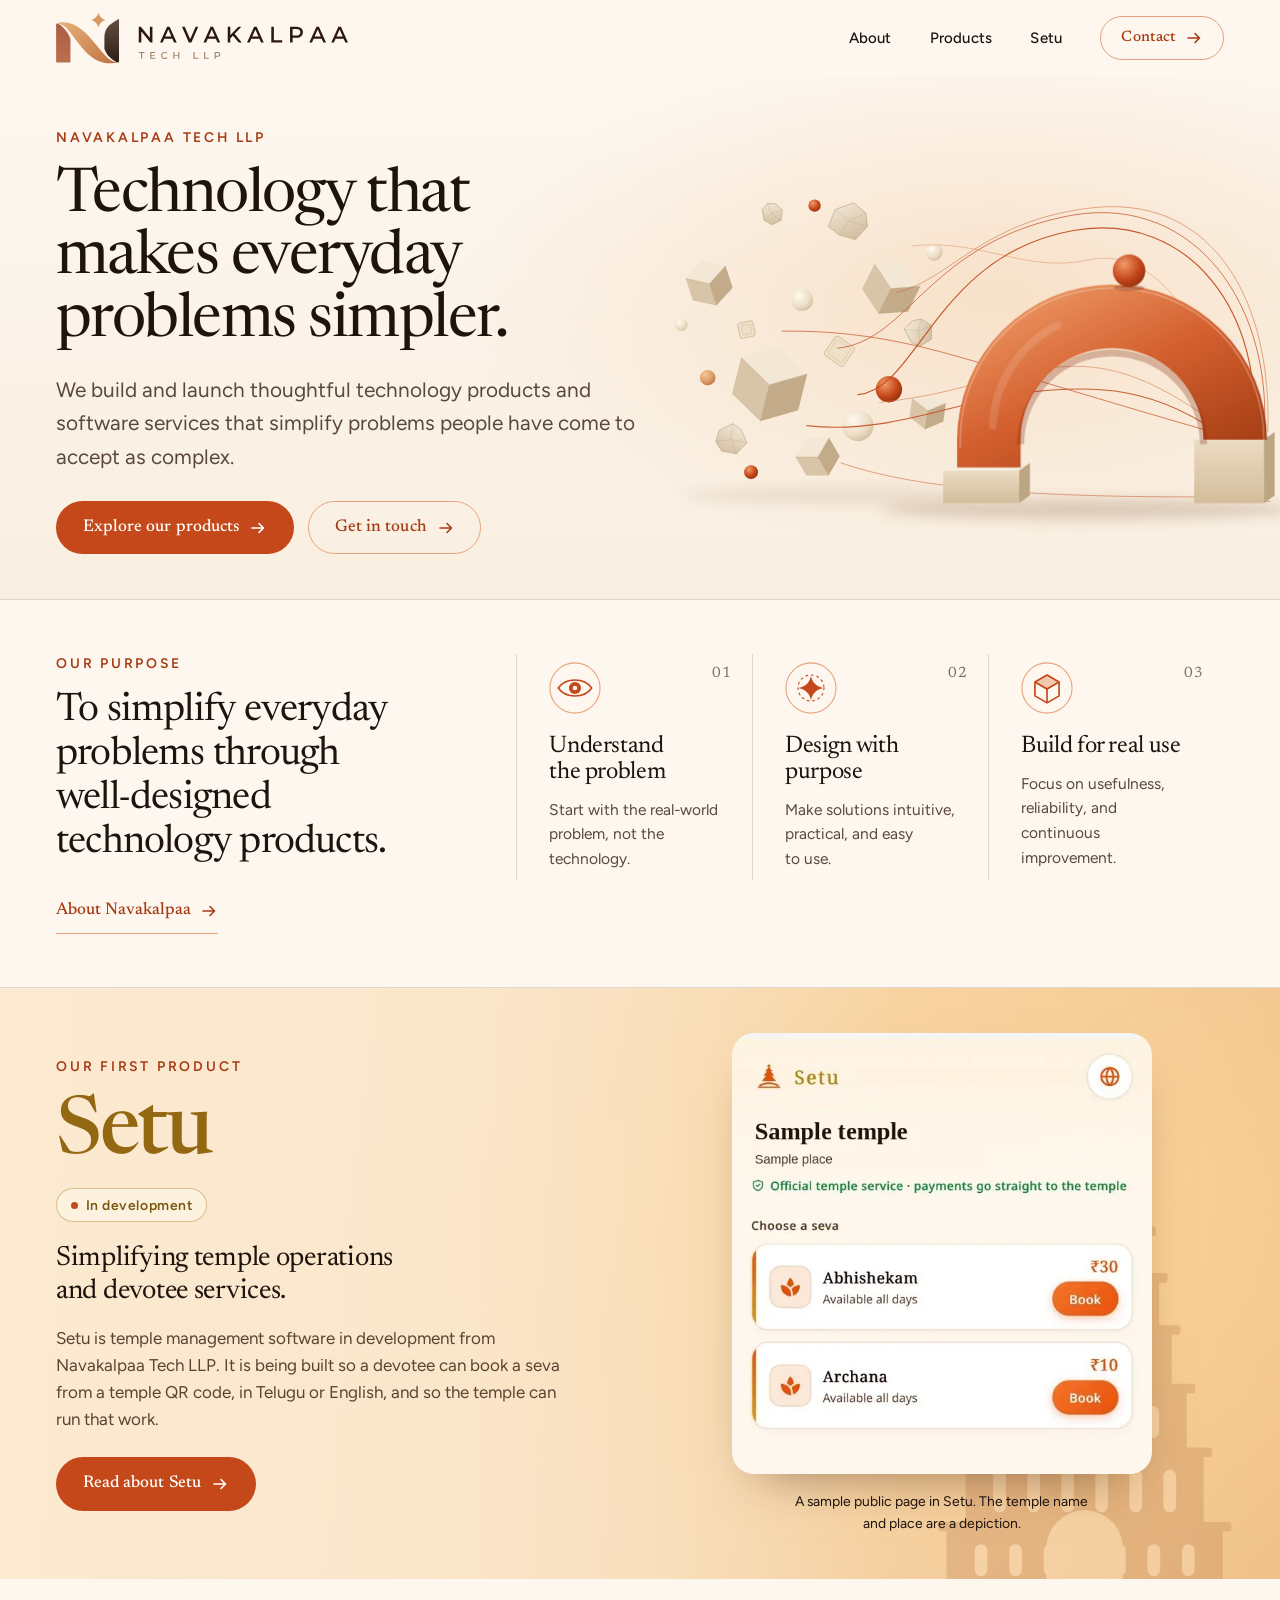
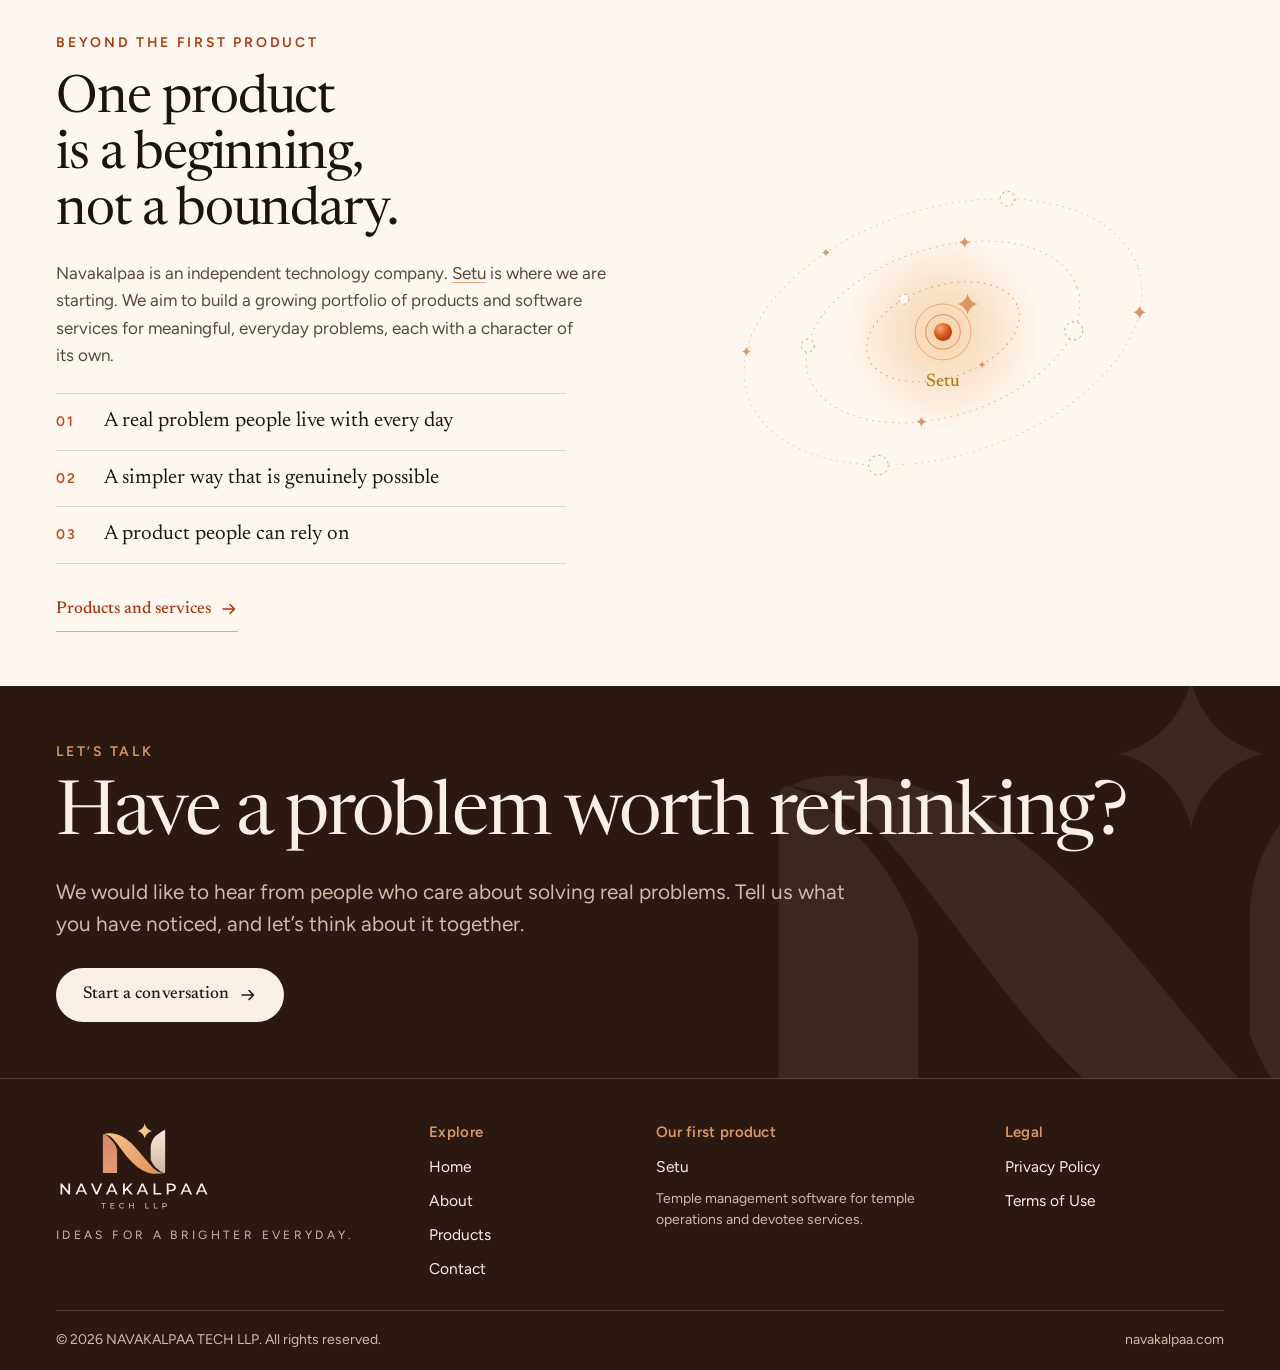
==== commit 8e5437af: "feat: add a Setu page and tighten search metadata Give Setu its own page with the current screens an" ====
--- a/index.html
+++ b/index.html
@@ -27,6 +27,37 @@
 <link rel="preload" href="assets/fonts/newsreader-latin-opsz-normal.woff2" as="font" type="font/woff2" crossorigin>
 <link rel="preload" href="assets/fonts/figtree-latin-wght-normal.woff2" as="font" type="font/woff2" crossorigin>
 <link rel="stylesheet" href="css/styles.css">
+<script type="application/ld+json">
+{
+  "@context": "https://schema.org",
+  "@graph": [
+    {
+      "@type": "Organization",
+      "@id": "https://navakalpaa.com/#organization",
+      "name": "Navakalpaa Tech",
+      "legalName": "Navakalpaa Tech LLP",
+      "alternateName": ["Navakalpaa", "NAVAKALPAA TECH LLP"],
+      "url": "https://navakalpaa.com/",
+      "logo": {
+        "@type": "ImageObject",
+        "url": "https://navakalpaa.com/assets/icons/icon-512.png",
+        "width": 512,
+        "height": 512
+      },
+      "description": "Navakalpaa Tech LLP builds and launches thoughtful technology products, SaaS applications and software services that simplify everyday problems."
+    },
+    {
+      "@type": "WebSite",
+      "@id": "https://navakalpaa.com/#website",
+      "name": "Navakalpaa Tech",
+      "url": "https://navakalpaa.com/",
+      "description": "Navakalpaa Tech LLP builds and launches thoughtful technology products, SaaS applications and software services that simplify everyday problems.",
+      "publisher": { "@id": "https://navakalpaa.com/#organization" },
+      "inLanguage": "en"
+    }
+  ]
+}
+</script>
 <script src="js/site.config.js"></script>
 <script src="js/main.js" defer></script>
 </head>
@@ -42,7 +73,7 @@
 <div class="nav-wrap" id="site-menu">
 <nav class="site-nav" aria-label="Main">
 <ul>
-<li><a href="about.html">About</a></li><li><a href="products.html">Products</a></li>
+<li><a href="about.html">About</a></li><li><a href="products.html">Products</a></li><li><a href="setu.html">Setu</a></li>
 <li><a class="btn btn--ghost" href="contact.html">Contact <svg class="arrow" width="18" height="18" viewBox="0 0 18 18" fill="none" aria-hidden="true" focusable="false"><path d="M3 9h11M10 4.5L14.5 9L10 13.5" stroke="currentColor" stroke-width="1.6" stroke-linecap="round" stroke-linejoin="round"/></svg></a></li>
 </ul>
 </nav>
@@ -162,16 +193,13 @@
 <p class="eyebrow">Our first product</p>
 <h2 class="setu-name" id="setu-title">Setu</h2>
 <p class="setu-tag">In development</p>
-<h3 class="h3" id="setu-sub">Helping temples simplify everyday operations and devotee services.</h3>
-<p class="prose">Setu is being built to improve temple workflows and make devotee services easier to manage, bringing temple operations and devotee services together in a simple, modern and reliable way.</p>
-<a class="btn btn--primary" href="products.html#setu">Explore Setu <svg class="arrow" width="18" height="18" viewBox="0 0 18 18" fill="none" aria-hidden="true" focusable="false"><path d="M3 9h11M10 4.5L14.5 9L10 13.5" stroke="currentColor" stroke-width="1.6" stroke-linecap="round" stroke-linejoin="round"/></svg></a>
+<h3 class="h3" id="setu-sub">Simplifying temple operations and devotee services.</h3>
+<p class="prose">Setu is temple management software in development from Navakalpaa Tech LLP. It is being built so a devotee can book a seva from a temple QR code, in Telugu or English, and so the temple can run that work.</p>
+<a class="btn btn--primary" href="setu.html">Read about Setu <svg class="arrow" width="18" height="18" viewBox="0 0 18 18" fill="none" aria-hidden="true" focusable="false"><path d="M3 9h11M10 4.5L14.5 9L10 13.5" stroke="currentColor" stroke-width="1.6" stroke-linecap="round" stroke-linejoin="round"/></svg></a>
 </div>
 <figure class="setu-band__phone reveal" data-delay="1">
-<div class="phone">
-<span class="phone__cam" aria-hidden="true"></span>
-<div class="phone__screen"><img src="assets/img/setu-app-screen.webp" width="721" height="1541" alt="Preview of the Setu app: a temple&rsquo;s sevas listed by category, each with a short description, duration, price and a Book button." loading="lazy" decoding="async"></div>
-</div>
-<figcaption class="phone-caption">A preview of the Setu app, currently in development.</figcaption>
+<img src="assets/img/setu-devotee-seva-booking.webp" width="589" height="618" alt="Sample Setu page for a temple. The temple name and place are a depiction. The page lists Abhishekam and Archana with a price and a Book button, and says payments go straight to the temple." loading="lazy" decoding="async">
+<figcaption class="phone-caption">A sample public page in Setu. The temple name and place are a depiction.</figcaption>
 </figure>
 </div>
 </div>
@@ -184,7 +212,7 @@
 <p class="eyebrow">Beyond the first product</p>
 <h2 class="h2" id="beyond-title">One product is a beginning, not a boundary.</h2>
 <div class="prose">
-<p>Navakalpaa is an independent technology company. Setu is where we are starting. We aim to build a growing portfolio of products and software services for meaningful, everyday problems, each with a character of its own.</p>
+<p>Navakalpaa is an independent technology company. <a href="setu.html">Setu</a> is where we are starting. We aim to build a growing portfolio of products and software services for meaningful, everyday problems, each with a character of its own.</p>
 </div>
 <ul class="beyond__list">
 <li><span>01</span>A real problem people live with every day</li>
@@ -244,9 +272,9 @@
 <div class="footer-nav">
 <h2>Our first product</h2>
 <ul>
-<li><a href="products.html#setu">Setu</a></li>
-</ul>
-<small>Helping temples simplify everyday operations and devotee services.</small>
+<li><a href="setu.html">Setu</a></li>
+</ul>
+<small>Temple management software for temple operations and devotee services.</small>
 </div>
 <nav class="footer-nav" aria-label="Legal">
 <h2>Legal</h2>
--- a/css/styles.css
+++ b/css/styles.css
@@ -54,7 +54,7 @@
   /* space and layout */
   --gutter: clamp(1.25rem, 4.5vw, 3.5rem);
   --max: 1280px;
-  --section: clamp(2.75rem, 5.5vw, 4.75rem);
+  --section: clamp(2.15rem, 4.2vw, 3.6rem);
   --radius: 14px;
   --radius-pill: 999px;
   --header-h: 76px;
@@ -305,7 +305,7 @@
 
 /* ---------- approach ---------- */
 .approach { padding-block: var(--section); border-block: 1px solid var(--line); background: var(--ivory); }
-.approach__grid { display: grid; gap: clamp(2rem, 5vw, 4rem); }
+.approach__grid { display: grid; gap: clamp(1.5rem, 3.5vw, 2.75rem); }
 .approach__head .eyebrow { margin-bottom: 1rem; }
 .principles { display: grid; gap: 0; }
 .principle { position: relative; padding-block: 1.5rem; border-top: 1px solid var(--line); }
@@ -337,7 +337,7 @@
 /* ---------- Setu showcase ---------- */
 .setu-band {
   position: relative; overflow: hidden; isolation: isolate;
-  padding-block: clamp(2.25rem, 4.5vw, 4rem);
+  padding-block: clamp(1.75rem, 3.5vw, 3rem);
   background:
     radial-gradient(70% 90% at 78% 40%, rgba(255, 214, 150, 0.7), transparent 70%),
     linear-gradient(100deg, #fbe9d0 0%, #f7d7ad 55%, #f0c28a 100%);
@@ -345,15 +345,20 @@
 .setu-band__temple { position: absolute; inset: 0 0 0 auto; width: min(68%, 900px); z-index: -1; color: #a85b2a; opacity: 0.2; display: none; }
 .setu-band__temple svg { position: absolute; right: -2%; bottom: -2%; height: 108%; width: auto; }
 .setu-band__fade { position: absolute; inset: 0; z-index: -1; background: linear-gradient(90deg, #fbe9d0 0%, rgba(251, 233, 208, 0.7) 38%, rgba(251, 233, 208, 0) 70%); }
-.setu-band__grid { display: grid; gap: clamp(2rem, 5vw, 3.5rem); align-items: center; }
+.setu-band__grid { display: grid; gap: clamp(1.5rem, 3vw, 2.5rem); align-items: center; }
 .setu-band__copy .eyebrow { margin-bottom: 1.25rem; }
-.setu-name { font-family: var(--font-serif); font-size: clamp(3.5rem, 2.5rem + 5vw, 6rem); font-weight: 500; line-height: 0.95; letter-spacing: -0.03em; color: #946713; }
+.setu-name { font-family: var(--font-serif); font-size: clamp(3.25rem, 2.2rem + 4vw, 5rem); font-weight: 500; line-height: 0.95; letter-spacing: -0.03em; color: #946713; }
 .setu-tag { display: inline-flex; align-items: center; gap: 0.5rem; margin-top: 1rem; padding: 0.3rem 0.85rem; border: 1px solid rgba(176, 127, 30, 0.45); border-radius: var(--radius-pill); font-size: var(--step--1); font-weight: 600; letter-spacing: 0.04em; color: #7b5611; background: rgba(255, 248, 235, 0.6); }
 .setu-tag::before { content: ""; width: 7px; height: 7px; border-radius: 50%; background: var(--terracotta); }
 .setu-band__copy h3 { margin-top: 1.25rem; max-width: 16em; }
 .setu-band__copy .prose { margin-top: 1rem; color: #5a4331; max-width: 30em; }
 .setu-band__copy .btn { margin-top: 1.5rem; }
 .setu-band__phone { display: flex; flex-direction: column; align-items: center; margin: 0; }
+.setu-band__phone img, .product-feature__phone img {
+  width: min(100%, 420px); height: auto; margin-inline: auto;
+  border-radius: 22px;
+  box-shadow: 0 24px 50px -28px rgba(70, 30, 8, 0.55);
+}
 
 @media (min-width: 760px) { .setu-band__grid { grid-template-columns: minmax(0, 1fr) minmax(0, 1fr); } }
 @media (min-width: 900px) {
@@ -378,7 +383,7 @@
 
 /* ---------- beyond (portfolio) ---------- */
 .beyond { padding-block: var(--section); background: var(--ivory); position: relative; overflow: hidden; }
-.beyond__grid { display: grid; gap: clamp(2rem, 6vw, 4rem); align-items: center; }
+.beyond__grid { display: grid; gap: clamp(1.5rem, 4vw, 2.75rem); align-items: center; }
 .beyond__copy .eyebrow { margin-bottom: 1.25rem; }
 .beyond__copy .prose { margin-top: 1.25rem; }
 .beyond__list { margin-top: 1.5rem; border-top: 1px solid var(--line); max-width: 30em; }
@@ -397,7 +402,7 @@
 @media (min-width: 760px) { .beyond__grid { grid-template-columns: minmax(0, 1fr) minmax(0, 1fr); } }
 
 /* ---------- closing ---------- */
-.closing { position: relative; overflow: hidden; isolation: isolate; background: var(--brown); color: var(--on-dark); padding-block: clamp(2.75rem, 5.5vw, 4.5rem); }
+.closing { position: relative; overflow: hidden; isolation: isolate; background: var(--brown); color: var(--on-dark); padding-block: clamp(2.25rem, 4.5vw, 3.5rem); }
 .closing h2 { color: var(--on-dark); font-size: var(--step-5);  font-weight: 380; max-width: 16em; letter-spacing: -0.025em; }
 .closing .eyebrow { color: var(--amber); margin-bottom: 1rem; }
 .closing p.lead { color: var(--on-dark-soft); margin-top: 1.125rem; }
@@ -406,7 +411,7 @@
 .closing__note { margin-top: 1.25rem; font-size: 0.9375rem; color: var(--on-dark-soft); }
 
 /* ---------- footer ---------- */
-.site-footer { background: var(--brown); color: var(--on-dark); border-top: 1px solid var(--line-dark); padding-block: clamp(2rem, 4vw, 3rem) 1.25rem; }
+.site-footer { background: var(--brown); color: var(--on-dark); border-top: 1px solid var(--line-dark); padding-block: clamp(1.75rem, 3.5vw, 2.6rem) 1.15rem; }
 .site-footer__grid { display: grid; gap: 1.75rem 2rem; grid-template-columns: minmax(0, 1fr) minmax(0, 1fr); }
 .footer-brand { grid-column: 1 / -1; }
 .footer-brand img { height: 92px; width: auto; }
@@ -425,7 +430,7 @@
 }
 
 /* ---------- inner pages ---------- */
-.page-hero { position: relative; overflow: hidden; padding-block: clamp(2rem, 4.5vw, 3.5rem) clamp(2rem, 4vw, 3rem); background: linear-gradient(180deg, var(--ivory), var(--cream)); border-bottom: 1px solid var(--line); }
+.page-hero { position: relative; overflow: hidden; padding-block: clamp(1.6rem, 3.4vw, 2.75rem) clamp(1.5rem, 3vw, 2.4rem); background: linear-gradient(180deg, var(--ivory), var(--cream)); border-bottom: 1px solid var(--line); }
 .page-hero .eyebrow { margin-bottom: 1rem; }
 .page-hero h1 { font-size: var(--step-5); font-weight: 400; letter-spacing: -0.025em; line-height: 1.04; max-width: 14em; }
 .page-hero .lead { margin-top: 1.125rem; max-width: 36em; }
@@ -433,7 +438,7 @@
 @media (min-width: 900px) { .page-hero__mark { display: block; } }
 
 .block { padding-block: var(--section); }
-.block--tight { padding-block: clamp(2.25rem, 4.5vw, 3.75rem); }
+.block--tight { padding-block: clamp(1.85rem, 3.6vw, 3rem); }
 .block--cream { background: var(--cream); }
 .section-head { max-width: 40em; margin-bottom: clamp(1.25rem, 2.5vw, 2rem); }
 .section-head .eyebrow { margin-bottom: 0.875rem; }
@@ -463,10 +468,13 @@
 
 
 /* products page */
-.product-feature { display: grid; gap: clamp(2rem, 5vw, 3.5rem); align-items: center; }
+.product-feature { display: grid; gap: clamp(1.5rem, 3vw, 2.5rem); align-items: center; }
 .product-feature__copy .setu-name { font-size: clamp(3.25rem, 2.4rem + 4vw, 5.5rem); }
 .product-feature__copy h3 { margin-top: 1.25rem; max-width: 16em; }
 .product-feature__copy .prose { margin-top: 1rem; }
+.product-feature__copy .btn { margin-top: 1.5rem; }
+.page-hero .btn-row { margin-top: 1.35rem; }
+.page-hero .setu-tag { margin-top: 0.25rem; margin-bottom: 1rem; }
 .facts { margin-top: 1.5rem; display: grid; gap: 0; border-top: 1px solid var(--line-strong); max-width: 34em; }
 .facts div { display: grid; grid-template-columns: 7rem 1fr; gap: 1rem; padding-block: 0.7rem; border-bottom: 1px solid var(--line); }
 .facts dt { font-size: var(--step--1); font-weight: 600; letter-spacing: 0.01em; color: var(--terracotta-deep); padding-top: 0.15em; }
@@ -482,7 +490,7 @@
 @media (min-width: 760px) { .preview-points { grid-template-columns: repeat(3, 1fr); } }
 
 /* contact */
-.contact-hero { position: relative; overflow: hidden; isolation: isolate; background: var(--brown); color: var(--on-dark); padding-block: clamp(2rem, 4.5vw, 3.75rem); }
+.contact-hero { position: relative; overflow: hidden; isolation: isolate; background: var(--brown); color: var(--on-dark); padding-block: clamp(1.75rem, 3.6vw, 3.1rem); }
 .contact-hero__grid { display: grid; gap: 1.75rem 3rem; align-items: center; }
 .contact-hero .eyebrow { color: var(--amber); margin-bottom: 1rem; }
 .contact-hero h1 { color: var(--on-dark); font-size: var(--step-5); font-weight: 380; line-height: 1.04; letter-spacing: -0.025em; max-width: 12em; }
@@ -601,3 +609,35 @@
 .link-arrow:hover { border-bottom-color: var(--terracotta); }
 .link-arrow .arrow { transition: transform 0.25s var(--ease); }
 .link-arrow:hover .arrow { transform: translateX(4px); }
+
+/* ---------- breadcrumb and Setu screenshots ---------- */
+.breadcrumb { margin-bottom: 0.875rem; }
+.breadcrumb ol { display: flex; flex-wrap: wrap; align-items: center; gap: 0.35rem 0.55rem; }
+.breadcrumb li { display: inline-flex; align-items: center; gap: 0.55rem; font-size: 0.9375rem; color: var(--ink-soft); }
+.breadcrumb li + li::before { content: "/"; color: var(--ink-faint); }
+.breadcrumb a { color: var(--terracotta-deep); text-decoration: none; min-height: 44px; display: inline-flex; align-items: center; }
+.breadcrumb a:hover { text-decoration: underline; }
+.breadcrumb [aria-current="page"] { color: var(--ink); }
+
+.shot-row { display: grid; gap: clamp(1.25rem, 2.5vw, 1.75rem); align-items: start; }
+.shot { margin: 0; min-width: 0; }
+.shot img {
+  width: auto; max-width: 100%; max-height: 640px; height: auto; margin-inline: auto;
+  border-radius: 22px;
+  box-shadow: 0 22px 46px -28px rgba(70, 30, 8, 0.55);
+  background: #fff;
+}
+.shot figcaption { margin-top: 0.75rem; font-size: 0.9375rem; color: var(--ink-soft); }
+.manage-list { margin-top: 1.25rem; display: grid; gap: 0.75rem; }
+.manage-list div { padding: 0.9rem 1rem; border: 1px solid var(--line); border-radius: var(--radius); background: var(--surface); }
+.manage-list dt { font-weight: 600; color: var(--ink); }
+.manage-list dd { margin: 0.2rem 0 0; color: var(--ink-soft); }
+@media (min-width: 700px) {
+  .manage-list { grid-template-columns: 1fr 1fr; }
+}
+@media (min-width: 980px) {
+  .shot-row { grid-template-columns: repeat(3, minmax(0, 1fr)); }
+}
+@media (max-width: 979px) {
+  .shot-row { max-width: 440px; }
+}
